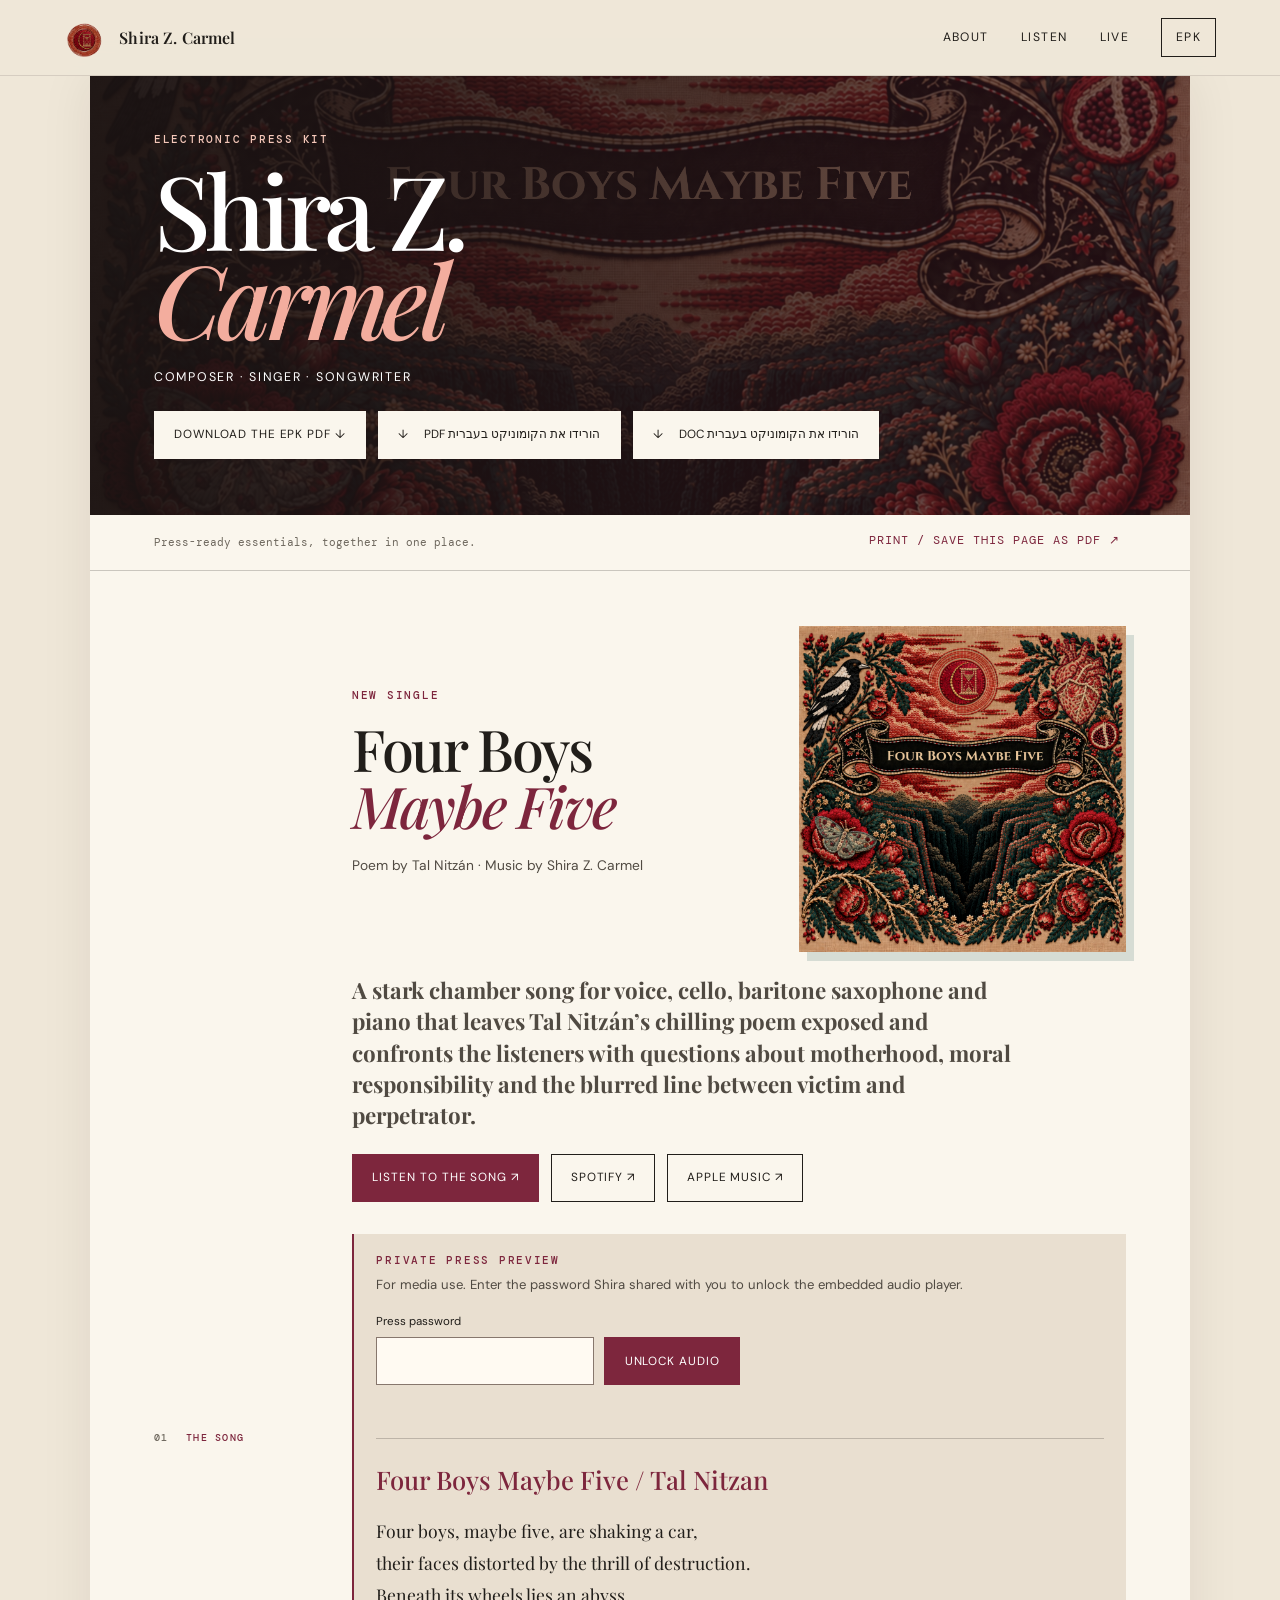
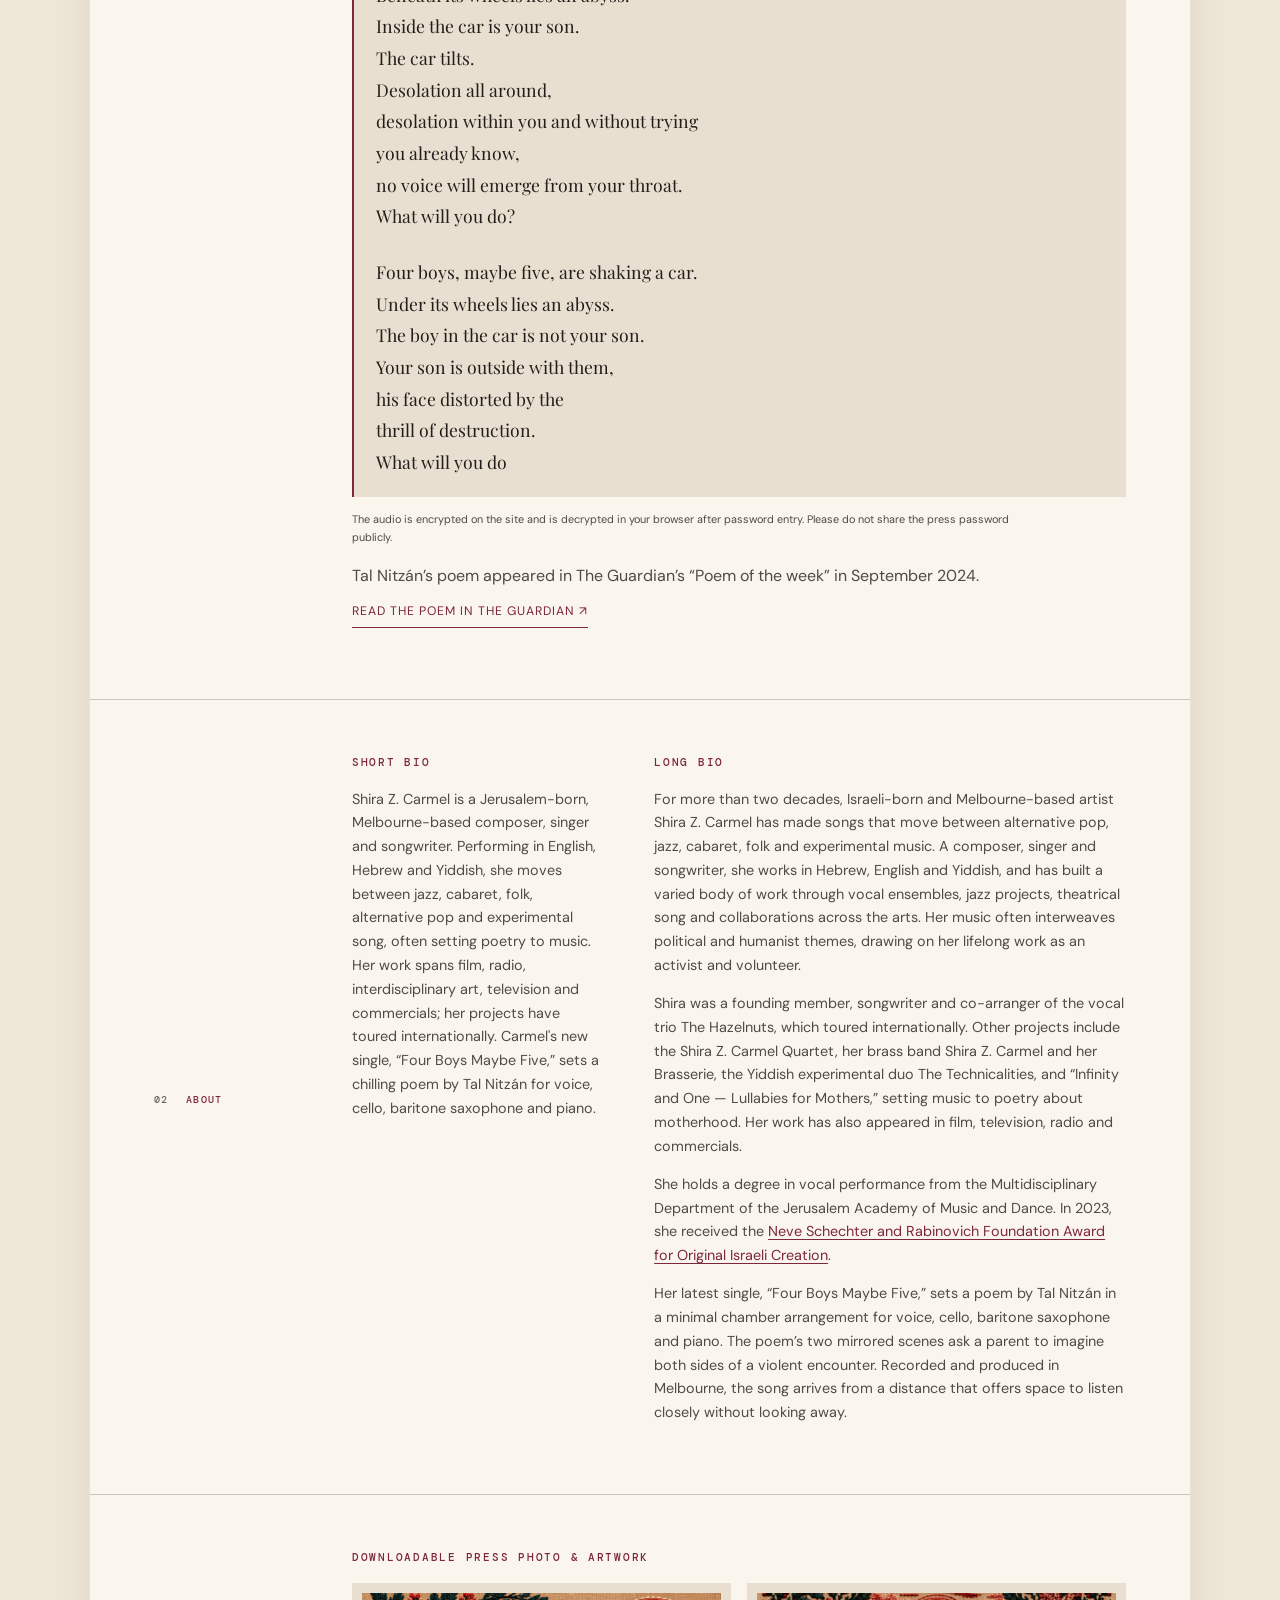
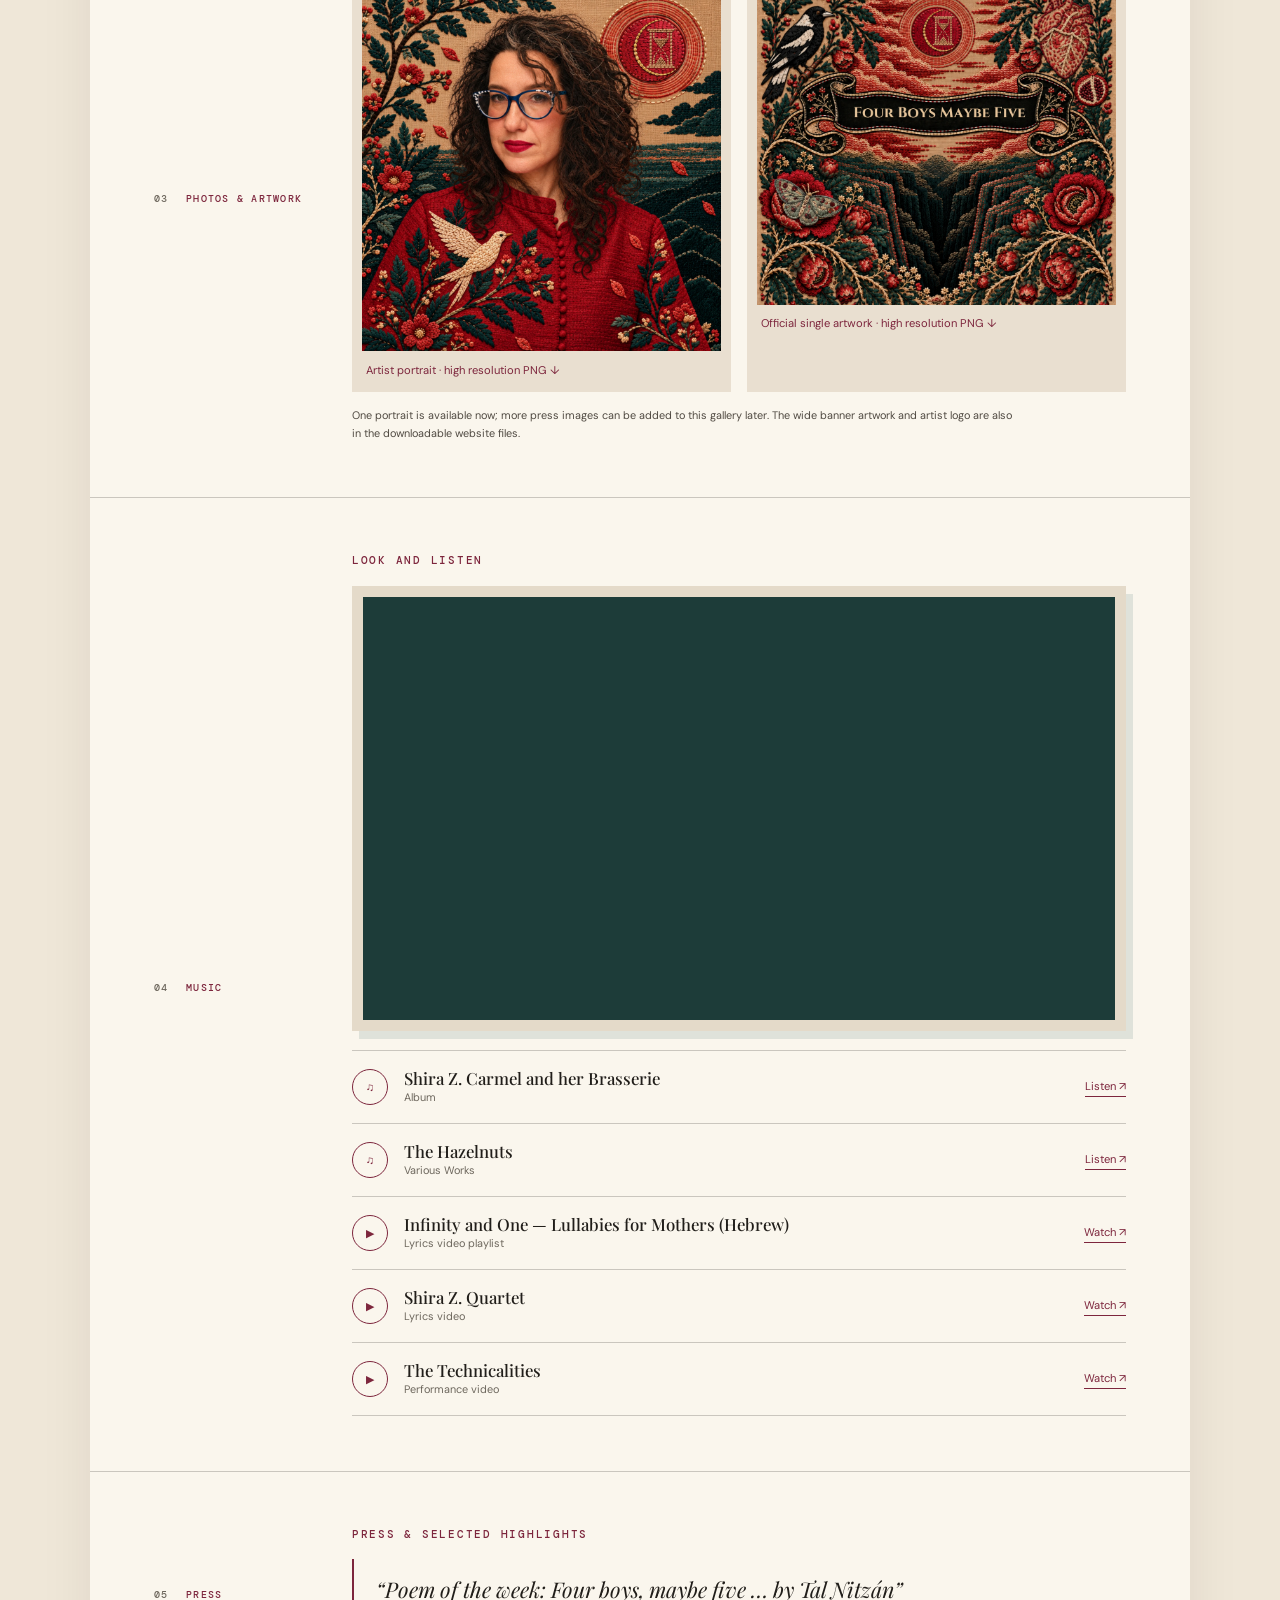
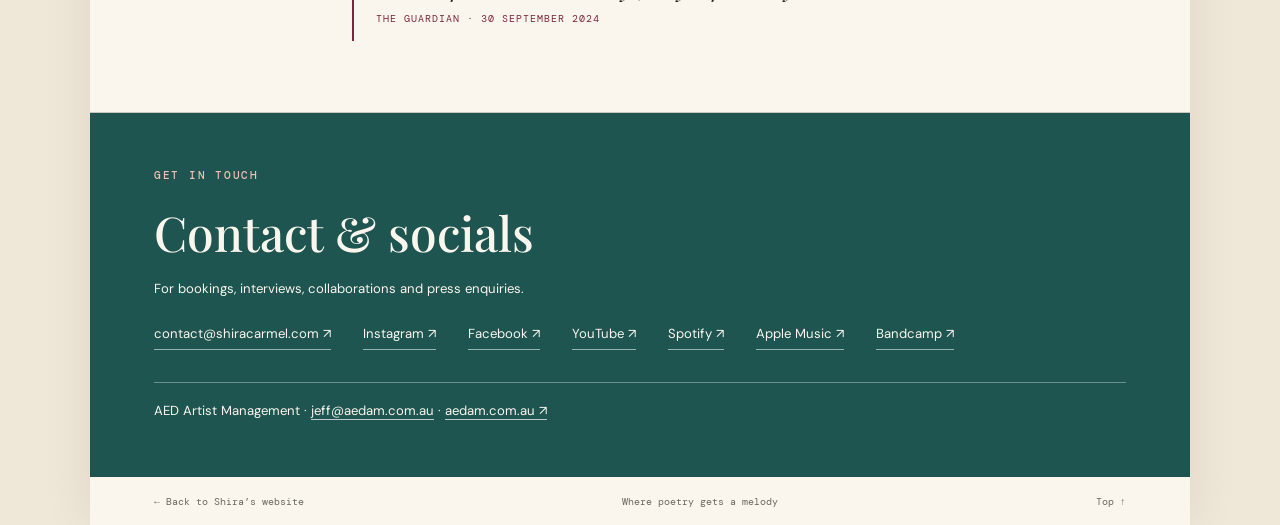
==== epk.html @ 9cb86be1 "Replace pre-save buttons with Listen to the song after release" ====
<!doctype html>
<html lang="en">
<head>
  <meta charset="utf-8"><meta name="viewport" content="width=device-width, initial-scale=1">
  <meta name="description" content="Electronic press kit for Shira Z. Carmel: biography, Four Boys Maybe Five, music, photos, videos and contact.">
  <title>Electronic Press Kit — Shira Z. Carmel</title>
  <link rel="icon" href="assets/artist-mark.webp" type="image/webp"><link rel="stylesheet" href="style.css">
  <style>
    .epk-poem{margin-top:1.8rem;padding-top:1.4rem;border-top:1px solid var(--line)}
    .epk-poem h3{margin:0 0 1.2rem;font:500 clamp(1.2rem,3vw,1.6rem)/1.35 var(--display);color:var(--wine)}
    .epk-poem p{margin:0 0 1.5rem;font:400 clamp(.95rem,2vw,1.1rem)/1.8 var(--display);color:var(--ink);overflow-wrap:break-word}
    .epk-poem p:last-child{margin-bottom:0}
    .epk-cover>div{grid-column:1/-1}
    .epk-cover .epk-download-row{gap:.75rem}
    .epk-download-row [lang="he"]{letter-spacing:normal;text-transform:none}
  </style>
  <meta property="og:type" content="website">
  <meta property="og:url" content="https://shiracarmel.com/epk.html">
  <meta property="og:title" content="Electronic Press Kit - Shira Z. Carmel">
  <meta property="og:description" content="Composer, singer and songwriter">
  <meta name="twitter:card" content="summary">
  <meta property="og:image" content="https://shiracarmel.com/assets/share-logo.jpg">
  <meta property="og:image:type" content="image/jpeg">
  <meta property="og:image:width" content="2048">
  <meta property="og:image:height" content="2032">
  <meta property="og:image:alt" content="Shira Z. Carmel embroidered sun, moon and hourglass logo">
  <meta name="twitter:image" content="https://shiracarmel.com/assets/share-logo.jpg">
  <meta name="twitter:image:alt" content="Shira Z. Carmel embroidered sun, moon and hourglass logo">
</head>
<body class="epk-page">
  <a class="skip-link" href="#main">Skip to content</a>
  <header class="site-header"><a class="brand" href="index.html"><img src="assets/artist-mark.webp" alt=""><span>Shira Z. Carmel</span></a><button class="menu-toggle" aria-expanded="false" aria-controls="primary-nav">Menu</button><nav id="primary-nav" class="primary-nav"><a href="index.html#about">About</a><a href="index.html#music">Listen</a><a href="index.html#live">Live</a><a href="#top" class="nav-epk">EPK</a></nav></header>
  <main id="main" class="epk-main">
    <section class="epk-cover" id="top"><img src="assets/four-boys-cover.png" alt="Four Boys Maybe Five embroidered cover artwork"><div><p class="eyebrow light">Electronic press kit</p><h1>Shira Z.<br><em>Carmel</em></h1><p>Composer · Singer · Songwriter</p><div class="button-row epk-download-row">
  <a class="button button-light" href="assets/epk-shira-z-carmel.pdf" download>Download the EPK PDF ↓</a>
  <a class="button button-light" href="assets/four-boys-maybe-five-press-release-hebrew.pdf" download lang="he" dir="rtl"><span>הורידו את הקומוניקט בעברית <bdi dir="ltr">PDF</bdi></span><span aria-hidden="true">↓</span></a>
  <a class="button button-light" href="assets/four-boys-maybe-five-press-release-hebrew.docx" download lang="he" dir="rtl"><span>הורידו את הקומוניקט בעברית <bdi dir="ltr">DOC</bdi></span><span aria-hidden="true">↓</span></a>
</div></div></section>
    <div class="epk-actions"><span>Press-ready essentials, together in one place.</span><button class="text-link print-button" onclick="window.print()">Print / save this page as PDF ↗︎</button></div>
    <section class="epk-block release-block" id="music-links"><div class="section-label"><span>01</span><span>The song</span></div><div class="section-content">
<div class="release-content"><div><p class="eyebrow">New single</p><h2>Four Boys<br><em>Maybe Five</em></h2><p>Poem by Tal Nitzán · Music by Shira Z. Carmel</p></div><img src="assets/four-boys-cover.png" alt="Official Four Boys Maybe Five cover art"></div>
<p class="epk-lede"><strong>A stark chamber song for voice, cello, baritone saxophone and piano that leaves Tal Nitzán’s chilling poem exposed and confronts the listeners with questions about motherhood, moral responsibility and the blurred line between victim and perpetrator.</strong></p>
<div class="epk-link-row"><a class="button button-dark" href="https://too.fm/fbmf" target="_blank" rel="noreferrer">Listen to the song ↗︎</a><a class="button button-light-ink" href="https://open.spotify.com/artist/2ndGjd3SoSe42MciHjOWFA" target="_blank" rel="noreferrer">Spotify ↗︎</a><a class="button button-light-ink" href="https://music.apple.com/il/artist/shira-z-carmel/1257025430" target="_blank" rel="noreferrer">Apple Music ↗︎</a></div>

<div class="press-preview" id="press-preview"><p class="eyebrow">Private press preview</p><p>For media use. Enter the password Shira shared with you to unlock the embedded audio player.</p><form id="preview-form"><label for="preview-password">Press password</label><div class="preview-controls"><input id="preview-password" type="password" autocomplete="current-password" required><button class="button button-dark" type="submit">Unlock audio</button></div></form><p class="preview-status" id="preview-status" aria-live="polite"></p><audio id="preview-audio" controls preload="none" hidden></audio><article class="epk-poem" aria-labelledby="poem-title">
<h3 id="poem-title">Four Boys Maybe Five / Tal Nitzan</h3>
<p>Four boys, maybe five, are shaking a car,<br>
their faces distorted by the thrill of destruction.<br>
Beneath its wheels lies an abyss.<br>
Inside the car is your son.<br>
The car tilts.<br>
Desolation all around,<br>
desolation within you and without trying<br>
you already know,<br>
no voice will emerge from your throat.<br>
What will you do?</p>
<p>Four boys, maybe five, are shaking a car.<br>
Under its wheels lies an abyss.<br>
The boy in the car is not your son.<br>
Your son is outside with them,<br>
his face distorted by the<br>
thrill of destruction.<br>
What will you do</p>
</article><noscript>Enable JavaScript to unlock the private listening preview.</noscript></div><p class="small-note">The audio is encrypted on the site and is decrypted in your browser after password entry. Please do not share the press password publicly.</p>
<p>Tal Nitzán’s poem appeared in The Guardian’s “Poem of the week” in September 2024. <a class="text-link" href="https://www.theguardian.com/books/2024/sep/30/poem-of-the-week-four-boys-maybe-five-by-tal-nitzan" target="_blank" rel="noreferrer">Read the poem in The Guardian ↗︎</a></p></div></section>
    <section class="epk-block"><div class="section-label"><span>02</span><span>About</span></div><div class="section-content bio-columns"><article><p class="eyebrow">Short bio</p><p>Shira Z. Carmel is a Jerusalem-born, Melbourne-based composer, singer and songwriter. Performing in English, Hebrew and Yiddish, she moves between jazz, cabaret, folk, alternative pop and experimental song, often setting poetry to music. Her work spans film, radio, interdisciplinary art, television and commercials; her projects have toured internationally. Carmel's new single, “Four Boys Maybe Five,” sets a chilling poem by Tal Nitzán for voice, cello, baritone saxophone and piano.</p></article><article><p class="eyebrow">Long bio</p><p>For more than two decades, Israeli-born and Melbourne-based artist Shira Z. Carmel has made songs that move between alternative pop, jazz, cabaret, folk and experimental music. A composer, singer and songwriter, she works in Hebrew, English and Yiddish, and has built a varied body of work through vocal ensembles, jazz projects, theatrical song and collaborations across the arts. Her music often interweaves political and humanist themes, drawing on her lifelong work as an activist and volunteer.</p><p>Shira was a founding member, songwriter and co-arranger of the vocal trio The Hazelnuts, which toured internationally. Other projects include the Shira Z. Carmel Quartet, her brass band Shira Z. Carmel and her Brasserie, the Yiddish experimental duo The Technicalities, and “Infinity and One — Lullabies for Mothers,” setting music to poetry about motherhood. Her work has also appeared in film, television, radio and commercials.</p><p>She holds a degree in vocal performance from the Multidisciplinary Department of the Jerusalem Academy of Music and Dance. In 2023, she received the <a href="https://neve-schechter.org.il/annual-award/" target="_blank" rel="noreferrer" style="color:var(--wine);text-decoration:underline;text-underline-offset:3px">Neve Schechter and Rabinovich Foundation Award for Original Israeli Creation</a>.</p><p>Her latest single, “Four Boys Maybe Five,” sets a poem by Tal Nitzán in a minimal chamber arrangement for voice, cello, baritone saxophone and piano. The poem’s two mirrored scenes ask a parent to imagine both sides of a violent encounter. Recorded and produced in Melbourne, the song arrives from a distance that offers space to listen closely without looking away.</p></article></div></section>
    <section class="epk-block photos-block"><div class="section-label"><span>03</span><span>Photos & artwork</span></div><div class="section-content"><p class="eyebrow">Downloadable press photo & artwork</p><div class="photo-grid"><a href="assets/shira-portrait.png" download><img src="assets/shira-portrait.webp" alt="Portrait of Shira Z. Carmel in an embroidered red jacket"><span>Artist portrait · high resolution PNG ↓</span></a><a href="assets/four-boys-cover.png" download><img src="assets/four-boys-cover.webp" alt="Four Boys Maybe Five square artwork"><span>Official single artwork · high resolution PNG ↓</span></a></div><p class="small-note">One portrait is available now; more press images can be added to this gallery later. The wide banner artwork and artist logo are also in the downloadable website files.</p></div></section>
    <section class="epk-block look-listen"><div class="section-label"><span>04</span><span>Music</span></div><div class="section-content"><p class="eyebrow">Look and Listen</p><div class="epk-feature-video"><iframe src="https://www.youtube-nocookie.com/embed/EkcrpgFOIRI" title="Shira Z. Carmel and her Brasserie — performance" loading="lazy" allow="accelerometer; autoplay; clipboard-write; encrypted-media; gyroscope; picture-in-picture; web-share" referrerpolicy="strict-origin-when-cross-origin" allowfullscreen></iframe></div><div class="video-list"><article><span class="video-icon">♫</span><div><h3>Shira Z. Carmel and her Brasserie</h3><p>Album</p></div><a href="https://open.spotify.com/album/0BGJJ1ToypnI2RwkT32uBR?si=VFLENgw1Se61yC5ItNOE0g" target="_blank" rel="noreferrer">Listen ↗︎</a></article><article><span class="video-icon">♫</span><div><h3>The Hazelnuts</h3><p>Various Works</p></div><a href="https://open.spotify.com/artist/7AThjaxp9J82AtcrKbZ1QG" target="_blank" rel="noreferrer">Listen ↗︎</a></article><article><span class="video-icon">▶︎</span><div><h3>Infinity and One — Lullabies for Mothers <span>(Hebrew)</span></h3><p>Lyrics video playlist</p></div><a href="https://www.youtube.com/playlist?list=PLTuSlYiHg9ANswXjZBzDSNEgvzb28MIU8" target="_blank" rel="noreferrer">Watch ↗︎</a></article><article><span class="video-icon">▶︎</span><div><h3>Shira Z. Quartet</h3><p>Lyrics video</p></div><a href="https://www.youtube.com/watch?v=Q33xsAOCp2o" target="_blank" rel="noreferrer">Watch ↗︎</a></article><article><span class="video-icon">▶︎</span><div><h3>The Technicalities</h3><p>Performance video</p></div><a href="https://www.youtube.com/watch?v=RTHmF65Jvow" target="_blank" rel="noreferrer">Watch ↗︎</a></article></div></div></section>
    <section class="epk-block"><div class="section-label"><span>05</span><span>Press</span></div><div class="section-content press-content"><p class="eyebrow">Press & selected highlights</p><blockquote>“Poem of the week: Four boys, maybe five … by Tal Nitzán”<cite>The Guardian · 30 September 2024</cite></blockquote></div></section>
    <section class="epk-contact"><p class="eyebrow light">Get in touch</p><h2>Contact & socials</h2><p>For bookings, interviews, collaborations and press enquiries.</p><div class="contact-links"><a href="mailto:contact@shiracarmel.com">contact@shiracarmel.com ↗︎</a><a href="https://www.instagram.com/shzec/" target="_blank" rel="noreferrer">Instagram ↗︎</a><a href="https://www.facebook.com/ShZeC/" target="_blank" rel="noreferrer">Facebook ↗︎</a><a href="https://www.youtube.com/user/shzec" target="_blank" rel="noreferrer">YouTube ↗︎</a><a href="https://open.spotify.com/artist/2ndGjd3SoSe42MciHjOWFA" target="_blank" rel="noreferrer">Spotify ↗︎</a><a href="https://music.apple.com/il/artist/shira-z-carmel/1257025430" target="_blank" rel="noreferrer">Apple Music ↗︎</a><a href="https://shiracarmel.bandcamp.com/" target="_blank" rel="noreferrer">Bandcamp ↗︎</a></div><p class="epk-management">AED Artist Management · <a href="mailto:jeff@aedam.com.au">jeff@aedam.com.au</a> · <a href="https://aedam.com.au/" target="_blank" rel="noreferrer">aedam.com.au ↗︎</a></p></section>
    <footer class="epk-footer"><a href="index.html">← Back to Shira’s website</a><span>Where poetry gets a melody</span><a href="#top">Top ↑</a></footer>
  </main><script src="content.js"></script><script src="script.js"></script>
</body>
</html>
---- style.css ----
@import url('https://fonts.googleapis.com/css2?family=DM+Mono:wght@400;500&family=DM+Sans:wght@400;500;600;700&family=Playfair+Display:ital,wght@0,500;0,600;1,500;1,600&family=Roboto+Condensed:wght@400;500;600;700&display=swap');
:root{--paper:#efe7d8;--paper-light:#faf6ed;--ink:#211e1a;--muted:#6d675d;--wine:#7d263d;--wine-dark:#3e1622;--teal:#1e5551;--line:rgba(33,30,26,.22);--display:'Playfair Display',Georgia,serif;--sans:'DM Sans',Arial,sans-serif;--condensed:'Roboto Condensed','Arial Narrow',sans-serif;--mono:'DM Mono',monospace;--max:1180px}
*{box-sizing:border-box}html{scroll-behavior:smooth;scroll-padding-top:82px}body{margin:0;background:var(--paper);color:var(--ink);font:16px/1.65 var(--sans);-webkit-font-smoothing:antialiased}img{display:block;max-width:100%}a{color:inherit;text-decoration:none}button{font:inherit;color:inherit}.skip-link{position:absolute;z-index:50;left:1rem;top:-5rem;padding:.65rem 1rem;background:#fff}.skip-link:focus{top:1rem}.site-header{height:76px;position:sticky;top:0;z-index:20;display:flex;align-items:center;justify-content:space-between;padding:0 max(calc((100vw - var(--max))/2),5vw);background:rgba(239,231,216,.95);backdrop-filter:blur(14px);border-bottom:1px solid rgba(33,30,26,.12)}.brand{display:flex;align-items:center;gap:.7rem;font:600 1rem var(--display);letter-spacing:.01em}.brand img{width:44px;height:44px;object-fit:cover;border-radius:50%;mix-blend-mode:multiply}.primary-nav{display:flex;align-items:center;gap:2rem;font-size:.76rem;letter-spacing:.12em;text-transform:uppercase}.primary-nav a{transition:color .2s}.primary-nav a:hover,.text-link:hover{color:var(--wine)}.primary-nav .nav-epk{border:1px solid var(--ink);padding:.52rem .85rem}.menu-toggle{display:none}.hero{height:min(790px,calc(100svh - 76px));min-height:610px;position:relative;overflow:hidden;background:var(--wine-dark);color:#fff}.hero-art,.hero-shade{position:absolute;inset:0;width:100%;height:100%}.hero-art{object-fit:cover;object-position:center 45%;opacity:.87}.hero-shade{background:linear-gradient(90deg,rgba(22,18,17,.82) 0%,rgba(22,18,17,.46) 42%,rgba(22,18,17,.02) 84%),linear-gradient(0deg,rgba(20,17,16,.48),transparent 28%)}.hero-copy{position:absolute;left:max(calc((100vw - var(--max))/2),9vw);top:50%;transform:translateY(-50%);max-width:620px}.eyebrow{font:500 .68rem var(--mono);letter-spacing:.16em;text-transform:uppercase;color:var(--wine);margin:0 0 1.15rem}.eyebrow.light{color:#f4c7b9}.hero h1,.epk-cover h1{font:500 clamp(4.5rem,10vw,9.5rem)/.87 var(--display);letter-spacing:-.06em;margin:.2rem 0 1.5rem}.hero h1 em,.epk-cover h1 em{color:#f3ad9e}.hero-line{font:1.13rem var(--display);max-width:350px;margin:0 0 2rem}.hero-caption{position:absolute;right:5vw;bottom:2rem;font: .65rem var(--mono);letter-spacing:.16em;text-transform:uppercase}.hero-stitch{position:absolute;inset:15px;border:1px dashed rgba(255,224,210,.42);pointer-events:none}.button{min-height:48px;display:inline-flex;align-items:center;justify-content:center;gap:1rem;padding:.75rem 1.2rem;font-size:.74rem;letter-spacing:.08em;text-transform:uppercase;border:1px solid transparent;transition:.2s}.button:hover{transform:translateY(-2px)}.button-light{background:var(--paper-light);color:var(--ink)}.button-dark{background:var(--wine);color:white}.button-outline{border-color:rgba(255,255,255,.72);color:white}.button-light-ink{border-color:var(--ink)}.paper-wrap{background:var(--paper-light);background-image:radial-gradient(rgba(63,49,36,.08) .5px,transparent .5px);background-size:6px 6px}.section-grid{display:grid;grid-template-columns:190px 1fr;gap:clamp(2rem,6vw,6rem);max-width:var(--max);margin:auto;padding:105px 36px}.section-label{display:flex;align-items:center;gap:1.1rem;padding-top:.3rem;font:500 .65rem var(--mono);letter-spacing:.13em;text-transform:uppercase;color:var(--wine)}.section-label span:first-child{color:var(--muted)}.section-content{max-width:820px}.lede{font:500 clamp(2rem,4vw,3.3rem)/1.15 var(--display);letter-spacing:-.035em;margin:0 0 1.7rem;max-width:760px}.section-content>p:not(.eyebrow){max-width:660px;color:#504a42}.text-link{display:inline-flex;align-items:center;gap:.55rem;margin-top:.75rem;font-size:.77rem;text-transform:uppercase;letter-spacing:.08em;border-bottom:1px solid var(--wine);padding-bottom:.35rem;color:var(--wine)}.featured{border-top:1px solid var(--line)}.feature-card{display:grid;grid-template-columns:minmax(250px,.85fr) 1fr;align-items:center;gap:clamp(2rem,5vw,4rem)}.cover-wrap{position:relative;box-shadow:13px 15px 0 rgba(30,85,81,.14);transform:rotate(-1.3deg)}.cover-wrap img{width:100%;aspect-ratio:1;object-fit:cover}.cover-tag{position:absolute;top:16px;left:0;background:var(--wine);color:white;padding:.45rem .8rem;font: .6rem var(--mono);letter-spacing:.13em;text-transform:uppercase}.feature-copy h2,.section-content h2,.lyrics-heading h2,.closing-copy h2,.epk-block h2{font:500 clamp(2.5rem,5vw,4.4rem)/.98 var(--display);letter-spacing:-.04em;margin:.2rem 0 1.3rem}.feature-copy h2 em,.section-content h2 em,.lyrics-heading h2 em,.closing-copy h2 em,.epk-block h2 em{color:var(--wine);font-weight:500}.listen-placeholder{display:flex;align-items:center;gap:1rem;border-top:1px solid var(--line);border-bottom:1px solid var(--line);padding:1rem 0;margin:1.6rem 0}.play-mark{width:42px;height:42px;display:grid;place-items:center;border:1px solid var(--wine);border-radius:50%;color:var(--wine);font-size:.8rem}.listen-placeholder strong,.listen-placeholder small{display:block}.listen-placeholder strong{font-size:.87rem}.listen-placeholder small{font-size:.7rem;color:var(--muted)}.coming{margin-left:auto;color:var(--muted);font: .58rem var(--mono);letter-spacing:.12em;text-transform:uppercase}.button-row{display:flex;align-items:center;gap:1.1rem;flex-wrap:wrap}.button-row .text-link{margin:0}.lyrics-section{padding:100px max(calc((100vw - var(--max))/2 + 36px),5vw);background:#1d3c39;color:var(--paper-light);display:grid;grid-template-columns:1fr 1.3fr;gap:4rem;align-items:center}.lyrics-heading .eyebrow{color:#efb9a8}.lyrics-heading h2{font-size:clamp(2.5rem,5vw,4.4rem);margin:.1rem 0 1rem}.lyrics-heading h2 em{color:#efb9a8}.lyrics-heading>p:last-child{color:#d5d1c5;font-size:.8rem}.lyric-cards{display:grid;grid-template-columns:repeat(3,1fr);gap:.8rem}.lyric-card{min-height:220px;position:relative;padding:1rem;background:#f0e7d8;color:var(--ink);border:1px dashed rgba(33,30,26,.45);text-align:left;cursor:pointer;transform:rotate(-1deg);transition:transform .3s,background .3s}.lyric-card:nth-child(2){transform:rotate(1.4deg);background:#e5b4a6}.lyric-card:nth-child(3){transform:rotate(-.4deg);background:#d0c5a9}.lyric-card:hover,.lyric-card.is-turned{transform:translateY(-8px) rotate(0)}.lyric-card span,.lyric-card i{font: .57rem var(--mono);letter-spacing:.12em;text-transform:uppercase}.lyric-card strong{display:block;font:500 clamp(1rem,1.5vw,1.35rem)/1.32 var(--display);margin:2.1rem 0}.lyric-card i{font-style:normal;color:var(--wine)}.projects{border-top:1px solid var(--line)}.projects h2{margin:.1rem 0 2rem}.project-list{border-top:1px solid var(--line)}.project-list article{display:grid;grid-template-columns:44px 1fr 25px;align-items:center;gap:1.2rem;padding:1.2rem 0;border-bottom:1px solid var(--line)}.project-list article>span,.project-list article>a{font: .65rem var(--mono);color:var(--wine)}.project-list h3{font:500 1.18rem var(--display);margin:0}.project-list p{font-size:.75rem;color:var(--muted);margin:.1rem 0 0}.watch{border-top:1px solid var(--line)}.watch-content{display:grid;grid-template-columns:1fr .82fr;gap:3rem;align-items:center}.watch-content h2{margin:.2rem 0 1rem}.watch-content>div:first-child>p:not(.eyebrow){max-width:390px}.video-placeholder{background:#e4dac9;padding:1rem;transform:rotate(1deg)}.video-frame{aspect-ratio:16/10;background:linear-gradient(140deg,#381b28,#1a4542);display:flex;align-items:center;justify-content:center;flex-direction:column;color:#f2dfcf;gap:.8rem;border:1px dashed rgba(255,255,255,.5)}.video-frame>span{width:46px;height:46px;border:1px solid currentColor;border-radius:50%;display:grid;place-items:center}.video-frame small{font:.58rem/1.6 var(--mono);letter-spacing:.16em;text-align:center}.video-placeholder p{font-size:.65rem;color:var(--muted);margin:.65rem 0 0}.live{border-top:1px solid var(--line);padding-bottom:120px}.live-box{padding:2rem 2.3rem;border:1px dashed var(--wine);background:#f1e9db}.live-box h2{font-size:clamp(2rem,4vw,3.4rem);margin:.2rem 0 1rem}.live-box>p:not(.eyebrow){margin:.2rem 0;color:var(--muted)}.live-box .text-link{margin-top:1rem}.tour-date{display:flex;align-items:center;gap:1rem;border-top:1px solid var(--line);padding:1rem 0}.tour-date time{color:var(--wine);font: .75rem var(--mono)}.tour-date span{display:grid}.tour-date small{color:var(--muted)}.tour-date>a{margin-left:auto;color:var(--wine)}.closing-band{background:var(--wine-dark);color:var(--paper-light);display:grid;grid-template-columns:1fr .7fr;gap:4rem;padding:90px max(calc((100vw - var(--max))/2 + 36px),5vw)}.closing-copy h2{font-size:clamp(2.7rem,5vw,4.4rem)}.closing-copy h2 em{color:#efb9a8}.closing-copy>p:not(.eyebrow){max-width:400px;color:#e0d5cb}.closing-links{align-self:center;border-top:1px solid rgba(255,255,255,.26)}.closing-links a{display:flex;justify-content:space-between;padding:.9rem 0;border-bottom:1px solid rgba(255,255,255,.26);font:500 1.15rem var(--display)}.closing-links a:hover{color:#efb9a8}.site-footer{background:var(--wine-dark);color:#d6c8bd;display:flex;justify-content:space-between;gap:1rem;padding:1.1rem 5vw;border-top:1px solid rgba(255,255,255,.18);font: .61rem var(--mono);letter-spacing:.06em}.epk-main{max-width:1100px;margin:0 auto;background:var(--paper-light);box-shadow:0 0 50px rgba(35,25,22,.08)}.epk-cover{min-height:400px;position:relative;display:grid;grid-template-columns:1fr 1fr;align-items:center;overflow:hidden;background:var(--wine-dark);color:white}.epk-cover>img{position:absolute;inset:0;width:100%;height:100%;object-fit:cover;opacity:.45}.epk-cover:after{content:'';position:absolute;inset:0;background:linear-gradient(90deg,rgba(25,19,18,.92),rgba(25,19,18,.18))}.epk-cover>div{position:relative;z-index:1;padding:3.5rem 5vw}.epk-cover h1{font-size:clamp(4.2rem,8vw,7.2rem)}.epk-cover>div>p:not(.eyebrow){font-size:.78rem;letter-spacing:.14em;text-transform:uppercase}.epk-cover .button-row{margin-top:1.5rem}.epk-actions{display:flex;justify-content:space-between;align-items:center;padding:1rem 5vw;border-bottom:1px solid var(--line);font:.66rem var(--mono);color:var(--muted)}.print-button{margin:0;background:none;border:0;cursor:pointer}.epk-block{display:grid;grid-template-columns:150px 1fr;gap:3rem;padding:55px 5vw;border-bottom:1px solid var(--line)}.epk-block .section-content{max-width:none}.epk-block .section-label{font-size:.6rem}.epk-block h2{font-size:clamp(2.5rem,4.5vw,3.8rem)}.epk-lede{font:500 1.4rem/1.4 var(--display);max-width:600px}.epk-link-row{display:flex;gap:.7rem;flex-wrap:wrap}.small-note{color:var(--muted);font-size:.68rem;margin:.9rem 0 0}.small-note code{font:inherit;color:var(--wine)}.bio-columns{display:grid;grid-template-columns:.7fr 1.3fr;gap:3rem}.bio-columns article>p:not(.eyebrow){font-size:.9rem;color:#514b43}.release-content{display:grid;grid-template-columns:1.1fr .9fr;gap:3rem;align-items:center}.release-content>img{width:100%;max-width:330px;justify-self:end;box-shadow:8px 9px 0 rgba(30,85,81,.16)}.release-content p:not(.eyebrow){font-size:.86rem;color:#514b43}.release-content .text-link{font-size:inherit;text-transform:none;letter-spacing:0}.epk-link-grid{display:grid;grid-template-columns:repeat(3,1fr);gap:1rem;margin-top:1.6rem}.epk-link-grid article{border:1px dashed var(--line);padding:1rem}.epk-link-grid article>span{font:.6rem var(--mono);color:var(--wine)}.epk-link-grid h3{font:500 1.12rem var(--display);margin:1.2rem 0 .4rem}.epk-link-grid p{font-size:.72rem;color:var(--muted);min-height:2rem}.epk-link-grid a,.video-list article>a{font-size:.7rem;color:var(--wine);border-bottom:1px solid var(--wine)}.photo-grid{display:grid;grid-template-columns:1fr 1fr;gap:1rem}.photo-grid a{background:#e9dfd0;padding:.65rem}.photo-grid img{width:100%;aspect-ratio:1.15;object-fit:cover}.photo-grid a:first-child img{aspect-ratio:1}.photo-grid span{display:block;padding:.6rem .25rem .15rem;font-size:.7rem;color:var(--wine)}.video-list{border-top:1px solid var(--line)}.video-list article{display:flex;align-items:center;gap:1rem;padding:1rem 0;border-bottom:1px solid var(--line)}.video-icon{width:36px;height:36px;display:grid;place-items:center;border:1px solid var(--wine);border-radius:50%;color:var(--wine);font-size:.7rem}.video-list h3{font:500 1.05rem var(--display);margin:0}.video-list p{font-size:.68rem;color:var(--muted);margin:0}.video-list article>a{margin-left:auto}.press-content blockquote{margin:1rem 0;padding:1rem 1.4rem;border-left:2px solid var(--wine);font:italic 1.35rem var(--display)}.press-content cite{display:block;margin-top:.55rem;font: .62rem var(--mono);letter-spacing:.1em;text-transform:uppercase;color:var(--wine)}.press-content>p:not(.eyebrow){max-width:650px;color:var(--muted);font-size:.83rem}.epk-contact{padding:55px 5vw;background:var(--teal);color:var(--paper-light)}.epk-contact .eyebrow{color:#efc0ae}.epk-contact h2{font:500 3rem var(--display);margin:.1rem 0}.epk-contact>p:not(.eyebrow){font-size:.82rem}.contact-links{display:flex;flex-wrap:wrap;gap:1rem 2rem;margin:1.5rem 0}.contact-links a{border-bottom:1px solid rgba(255,255,255,.55);padding-bottom:.25rem;font-size:.82rem}.light-note{color:#d8e0d5}.epk-footer{display:flex;justify-content:space-between;padding:1.1rem 5vw;font:.62rem var(--mono);color:var(--muted)}
@media(max-width:760px){.site-header{height:66px;padding:0 5vw}.brand img{width:38px;height:38px}.menu-toggle{display:block;background:none;border:1px solid var(--ink);padding:.45rem .7rem;font-size:.68rem;letter-spacing:.1em;text-transform:uppercase}.primary-nav{display:none;position:absolute;top:65px;left:0;right:0;background:var(--paper);padding:1.2rem 5vw 1.6rem;flex-direction:column;align-items:flex-start;gap:1rem;border-bottom:1px solid var(--line)}.primary-nav.is-open{display:flex}.hero{min-height:650px;height:calc(90svh - 66px)}.hero-art{object-position:40% center}.hero-shade{background:linear-gradient(90deg,rgba(22,18,17,.76),rgba(22,18,17,.15)),linear-gradient(0deg,rgba(20,17,16,.5),transparent 35%)}.hero-copy{left:8vw;right:8vw}.hero h1{font-size:clamp(4.6rem,19vw,7rem)}.hero-caption{font-size:.55rem}.section-grid{grid-template-columns:1fr;gap:1rem;padding:70px 7vw}.section-label{padding:0}.feature-card,.watch-content,.closing-band{grid-template-columns:1fr}.cover-wrap{max-width:430px;margin:.5rem auto 1rem}.feature-copy h2{font-size:3.7rem}.lyrics-section{grid-template-columns:1fr;padding:70px 7vw;gap:2rem}.lyric-cards{grid-template-columns:1fr;gap:1rem}.lyric-card{min-height:155px;transform:none!important}.lyric-card strong{margin:1.1rem 0}.project-list article{grid-template-columns:30px 1fr 18px;gap:.65rem}.project-list h3{font-size:1.05rem}.watch-content{gap:2rem}.closing-band{padding:70px 7vw;gap:2rem}.site-footer{flex-wrap:wrap;padding:1rem 5vw;font-size:.55rem}.epk-cover{min-height:480px;grid-template-columns:1fr}.epk-cover>img{object-position:62% center}.epk-cover:after{background:linear-gradient(0deg,rgba(25,19,18,.9),rgba(25,19,18,.1))}.epk-cover>div{align-self:end;padding:2rem 7vw}.epk-cover h1{font-size:4.8rem}.epk-actions{padding:.8rem 7vw;align-items:flex-start;gap:.6rem;flex-direction:column}.epk-block{grid-template-columns:1fr;gap:.75rem;padding:42px 7vw}.bio-columns,.release-content{grid-template-columns:1fr;gap:1rem}.release-content>img{justify-self:start;max-width:260px}.epk-link-grid{grid-template-columns:1fr}.epk-link-grid p{min-height:0}.photo-grid{grid-template-columns:1fr}.photo-grid img,.photo-grid a:first-child img{aspect-ratio:1.25}.video-list article{align-items:flex-start}.video-list article>a{align-self:center}.epk-contact{padding:42px 7vw}.epk-footer{padding:1rem 5vw;font-size:.53rem}}
@media print{@page{size:A4;margin:13mm}body{background:#fff!important;color:#201e1b;font-size:9pt}.site-header,.epk-actions,.epk-footer,.skip-link,.print-button,.epk-cover .button-row,.epk-contact .contact-links{display:none!important}.epk-main{max-width:none;box-shadow:none}.epk-cover{min-height:80mm;grid-template-columns:1fr;background:#381b28!important;print-color-adjust:exact;-webkit-print-color-adjust:exact}.epk-cover>img{opacity:.35}.epk-cover>div{padding:10mm 13mm}.epk-cover h1{font-size:44pt;margin:0 0 5mm}.epk-cover .eyebrow{margin-bottom:3mm}.epk-block{grid-template-columns:27mm 1fr;gap:8mm;padding:8mm 3mm;break-inside:avoid}.epk-block h2{font-size:24pt}.epk-block .section-label{font-size:7pt}.epk-block .eyebrow{font-size:6.5pt;margin-bottom:2mm}.epk-lede{font-size:12pt}.listen-placeholder{margin:3mm 0;padding:3mm 0}.bio-columns{gap:8mm}.bio-columns article>p:not(.eyebrow),.release-content p:not(.eyebrow){font-size:8pt;line-height:1.45}.release-content{grid-template-columns:1fr 36mm;gap:7mm}.release-content>img{width:36mm}.epk-link-grid{gap:3mm}.epk-link-grid article{padding:3mm}.epk-link-grid h3{font-size:9pt;margin:2mm 0}.epk-link-grid p,.epk-link-grid a{font-size:7pt}.photo-grid{grid-template-columns:1fr 1fr;gap:3mm}.photo-grid img,.photo-grid a:first-child img{height:45mm;aspect-ratio:auto;object-fit:cover}.photo-grid span{font-size:7pt}.video-list article{padding:3mm 0}.epk-contact{padding:8mm 13mm;background:#1e5551!important;print-color-adjust:exact;-webkit-print-color-adjust:exact}.epk-contact h2{font-size:22pt}.epk-contact>p{margin:2mm 0}.light-note{font-size:7pt}.text-link{color:#7d263d!important}.epk-block:nth-of-type(2){break-after:avoid}}

a[aria-disabled="true"]{opacity:.55;cursor:not-allowed}
.lyric-card-back{display:none}.lyric-card.is-turned .lyric-card-front{display:none}.lyric-card.is-turned .lyric-card-back{display:block}

.video-embeds{background:#e4dac9;padding:1rem;transform:rotate(1deg)}.video-embeds iframe{display:block;width:100%;aspect-ratio:16/9;border:0;background:#1d3c39}.video-embeds>a{display:block;margin-top:.8rem;color:var(--wine);font-size:.72rem}.press-preview{margin-top:2rem;padding:1.2rem 1.4rem;background:#e9dfd0;border-left:2px solid var(--wine)}.press-preview .eyebrow{margin-bottom:.45rem}.press-preview>p:not(.eyebrow){margin:.35rem 0 1rem;font-size:.82rem;color:#504a42}.press-preview label{display:block;margin:.8rem 0 .4rem;font-size:.72rem}.preview-controls{display:flex;gap:.65rem;align-items:center;flex-wrap:wrap}.preview-controls input{min-width:210px;max-width:100%;height:48px;padding:.65rem .8rem;border:1px solid #87776d;background:#fffaf2;font:inherit}.preview-controls button:disabled{opacity:.6;cursor:wait}.preview-status{min-height:1.4em;margin:.6rem 0;font-size:.72rem;color:var(--wine)}.press-preview audio{width:100%;margin-top:.5rem}.press-preview audio[hidden]{display:none}.small-note a{color:var(--wine);text-decoration:underline;text-underline-offset:3px}
@media(max-width:760px){.preview-controls{align-items:stretch;flex-direction:column}.preview-controls input,.preview-controls button{width:100%}}

/* Project gallery, poem card, contact icons and live-date details */
.project-gallery{display:grid;gap:1.1rem}.project-card{position:relative;display:grid;grid-template-columns:32px minmax(130px,180px) minmax(0,1fr);align-items:center;gap:1rem;padding:1rem;background:rgba(239,231,216,.55);border:1px solid var(--line)}.project-number{grid-column:1;grid-row:1;align-self:start;padding-top:.25rem;font:.65rem var(--mono);color:var(--wine)}.project-image{grid-column:2;grid-row:1;display:block;overflow:hidden;background:#e1d6c5;aspect-ratio:1}.project-image img{width:100%;height:100%;object-fit:cover;transition:transform .4s}.project-image:hover img{transform:scale(1.04)}.project-copy{grid-column:3;grid-row:1;padding:.5rem .8rem}.project-copy h3{font:500 clamp(1.15rem,2vw,1.65rem)/1.15 var(--display);margin:0 0 .55rem}.project-copy h3 span{font-size:.7em;color:var(--muted);font-style:italic}.project-copy p{font-size:.78rem;color:var(--muted);margin:0 0 .65rem}.project-link{font-size:.67rem;letter-spacing:.06em;text-transform:uppercase;color:var(--wine);border-bottom:1px solid var(--wine);padding-bottom:.22rem}
.project-card:nth-child(even){grid-template-columns:minmax(0,1fr) minmax(130px,180px) 32px}.project-card:nth-child(even) .project-number{grid-column:3}.project-card:nth-child(even) .project-image{grid-column:2}.project-card:nth-child(even) .project-copy{grid-column:1}
.lyrics-section{grid-template-columns:minmax(0,.8fr) minmax(340px,1fr);gap:clamp(2rem,5vw,5rem)}.lyrics-heading h2{max-width:440px}.lyric-cards{width:100%;max-width:520px;margin:0 auto;perspective:1400px}.lyric-card{container-type:inline-size;display:block;width:100%;aspect-ratio:3/4;min-height:0;padding:0;overflow:hidden;position:relative;border:0;border-radius:2px;background:#211713 url("assets/lyrics-poster.webp") center/100% 100% no-repeat;color:#f7eadb;box-shadow:0 20px 50px rgba(0,0,0,.28);cursor:pointer;transform-style:preserve-3d;transition:transform .7s cubic-bezier(.2,.72,.2,1);text-align:center}.lyric-card:hover{transform:translateY(-4px)}.lyric-card.is-turned{transform:rotateY(180deg)}.lyric-face{position:absolute;inset:27% 15% 27%;display:flex;flex-direction:column;align-items:center;justify-content:center;gap:.55rem;backface-visibility:hidden;-webkit-backface-visibility:hidden}.lyric-face-front{transform:rotateY(0)}.lyric-face-back{transform:rotateY(180deg)}.poem-side-label{display:block;font:500 clamp(8px,1.65cqw,11px)/1.2 var(--mono);letter-spacing:.13em;text-transform:uppercase;color:#e5b0a0}.poem-text{display:block;font:500 clamp(10px,3.05cqw,16px)/1.23 var(--display);white-space:normal;text-wrap:pretty;text-shadow:0 1px 3px rgba(0,0,0,.6)}.card-turn-hint{position:absolute;right:17%;bottom:25%;font:1.05rem var(--mono);color:#e5b0a0}
.social-icon{flex:none;width:19px;height:19px;color:currentColor}.closing-links a{align-items:center;gap:.85rem}.closing-links a span{margin-right:auto}.closing-links a b{font:400 .9rem var(--mono);color:#efb9a8}.tour-date time{white-space:nowrap}.tour-date>span{flex:1}.tour-date small a{color:var(--wine);text-decoration:underline;text-underline-offset:3px}.tour-date small a:hover{color:var(--teal)}
@media(max-width:760px){.project-card,.project-card:nth-child(even){grid-template-columns:108px minmax(0,1fr);gap:.75rem;padding:.8rem}.project-number,.project-card:nth-child(even) .project-number{position:absolute;right:.8rem;top:.7rem;grid-column:auto;grid-row:auto}.project-image,.project-card:nth-child(even) .project-image{grid-column:1;grid-row:1}.project-copy,.project-card:nth-child(even) .project-copy{grid-column:2;grid-row:1;padding:.4rem .2rem}.project-copy h3{font-size:1.08rem;padding-right:1rem}.project-copy p{font-size:.7rem}.lyrics-section{grid-template-columns:1fr}.lyric-cards{max-width:420px}.lyric-face{inset:28% 14% 27%;gap:.35rem}.poem-text{font-size:clamp(10px,3.1cqw,13px)}.poem-side-label{font-size:clamp(8px,1.8cqw,10px)}.card-turn-hint{bottom:24%}.lyric-card.is-turned{transform:rotateY(180deg)!important}.lyric-card:not(.is-turned):hover{transform:none!important}.tour-date{align-items:flex-start;gap:.8rem}.tour-date time{font-size:.67rem}}
@media(max-width:400px){.project-card,.project-card:nth-child(even){grid-template-columns:92px minmax(0,1fr)}.project-copy h3{font-size:1rem}.lyric-face{inset:28.5% 13% 27%;}.poem-text{font-size:10px;line-height:1.18}}

/* About quote and the two illustrated poem cards */
.about-quote{max-width:700px;margin:2.2rem 0 .5rem;padding:1.4rem 1.6rem;border-left:2px solid var(--wine);background:rgba(30,85,81,.055);color:#423932;font:400 clamp(1.02rem,1.35vw,1.18rem)/1.6 var(--condensed)}
.about-quote strong{font-weight:750;letter-spacing:.025em}
.about-quote-source{margin:.4rem 0 1rem!important;font:.62rem var(--mono);letter-spacing:.08em;text-transform:uppercase}
.about-quote-source a{color:var(--wine);border-bottom:1px solid currentColor}
.poem-card-gallery{width:100%;max-width:500px;margin:0 auto;perspective:1500px}
.poem-flip-card{position:relative;display:block;width:100%;aspect-ratio:3/4;padding:0;border:0;background:transparent;color:inherit;text-align:left;cursor:pointer;perspective:1500px}
.poem-flip-card:focus-visible{outline:3px solid #efb9a8;outline-offset:6px}
.poem-flip-inner{position:absolute;inset:0;display:block;transform-style:preserve-3d;transition:transform .75s cubic-bezier(.2,.72,.2,1);box-shadow:0 18px 38px rgba(0,0,0,.28)}
.poem-flip-card.is-flipped .poem-flip-inner{transform:rotateY(180deg)}
.poem-flip-face{position:absolute;inset:0;display:block;overflow:hidden;background:#1d1714;backface-visibility:hidden;-webkit-backface-visibility:hidden}
.poem-flip-face img{width:100%;height:100%;object-fit:cover}
.poem-flip-back{transform:rotateY(180deg)}
.poem-flip-hint{margin:.8rem 0 0;text-align:center;color:#e6c6b7;font:500 .68rem/1.4 var(--mono);letter-spacing:.035em}
.poem-flip-card:hover .poem-flip-inner{box-shadow:0 24px 48px rgba(0,0,0,.35)}
.sr-only{position:absolute!important;width:1px!important;height:1px!important;padding:0!important;margin:-1px!important;overflow:hidden!important;clip:rect(0,0,0,0)!important;white-space:nowrap!important;border:0!important}
@media(max-width:760px){.poem-card-gallery{max-width:500px}.poem-flip-hint{font-size:.62rem}.about-quote{padding:1.1rem 1.2rem}}
@media(prefers-reduced-motion:reduce){.poem-flip-inner{transition:none}}
.epk-feature-video{padding:.7rem;background:#e4dac9;margin:0 0 1.2rem;box-shadow:7px 8px 0 rgba(30,85,81,.12)}
.epk-feature-video iframe{display:block;width:100%;aspect-ratio:16/9;border:0;background:#1d3c39}
.look-listen .video-list{border-top:1px solid var(--line)}
.epk-management{margin:2rem 0 0;padding-top:1.1rem;border-top:1px solid rgba(255,255,255,.35);font-size:.78rem}
.epk-management a{border-bottom:1px solid rgba(255,255,255,.7)}

/* Mailing list signup */
html{scroll-padding-top:90px}
.hero-copy .button-row{display:flex;gap:.85rem;flex-wrap:wrap;align-items:center}
.hero-copy>.button{margin:.15rem .45rem .15rem 0}
.button-outline{background:rgba(30,18,20,.2)}
.closing-band{grid-template-columns:.8fr 1fr;align-items:start}
.closing-details{align-self:center}
.newsletter-signup{margin-top:2rem;padding:1.7rem 1.8rem;background:var(--paper-light);color:var(--ink);border:1px solid rgba(239,231,216,.55);box-shadow:8px 9px 0 rgba(0,0,0,.12);scroll-margin-top:90px}
.newsletter-signup .eyebrow{margin-bottom:.55rem}
.newsletter-signup h3{font:500 clamp(1.45rem,2.5vw,2rem)/1.1 var(--display);margin:.1rem 0 .65rem;color:var(--wine-dark)}
.newsletter-signup>p:not(.eyebrow){margin:.2rem 0 1rem;color:#514b43;font-size:.83rem}
.emailoctopus-form{min-height:58px}
@media(max-width:760px){
  .hero-copy .button{margin:.25rem .4rem .25rem 0}
  .closing-band{grid-template-columns:1fr;gap:2rem}
  .closing-details{width:100%}
  .newsletter-signup{padding:1.25rem}
}

.epk-cover .hebrew-downloads{margin-top:1.1rem;justify-content:flex-end}.epk-cover .hebrew-downloads .button{letter-spacing:normal;text-transform:none}
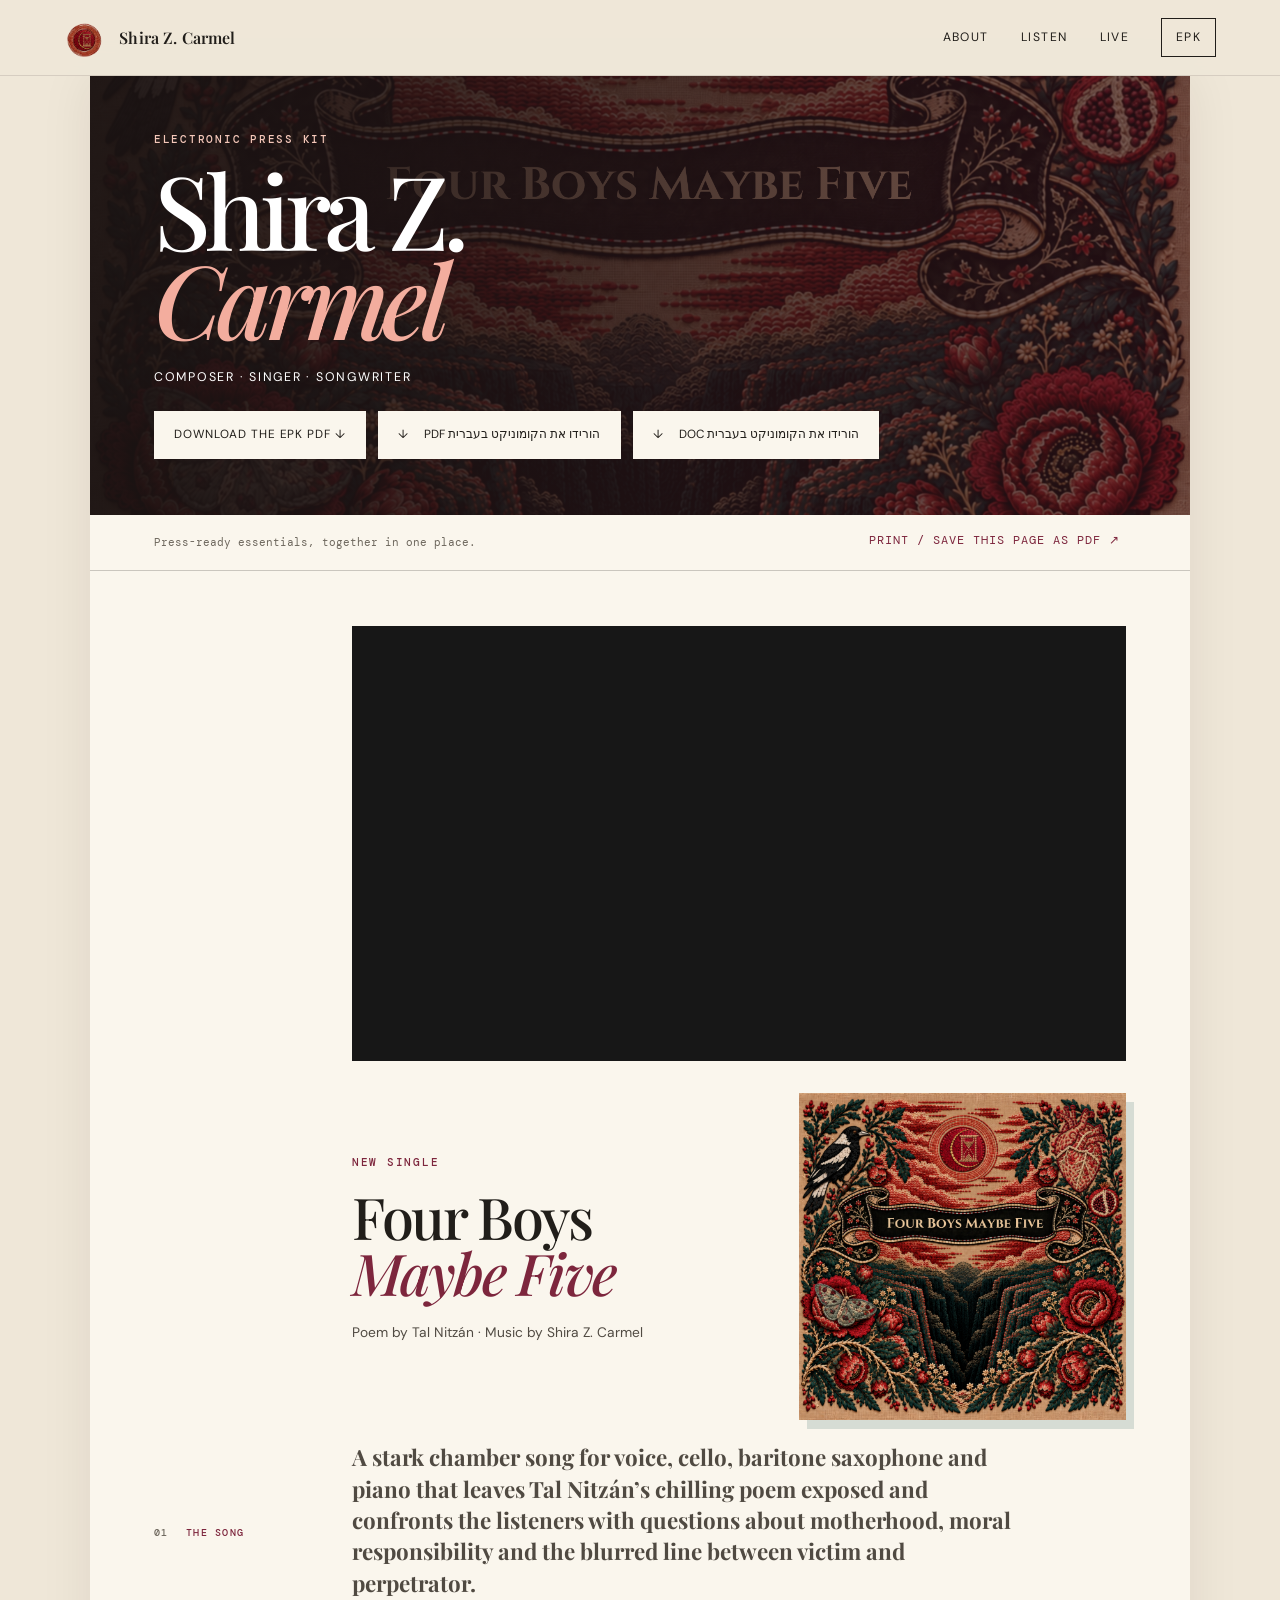
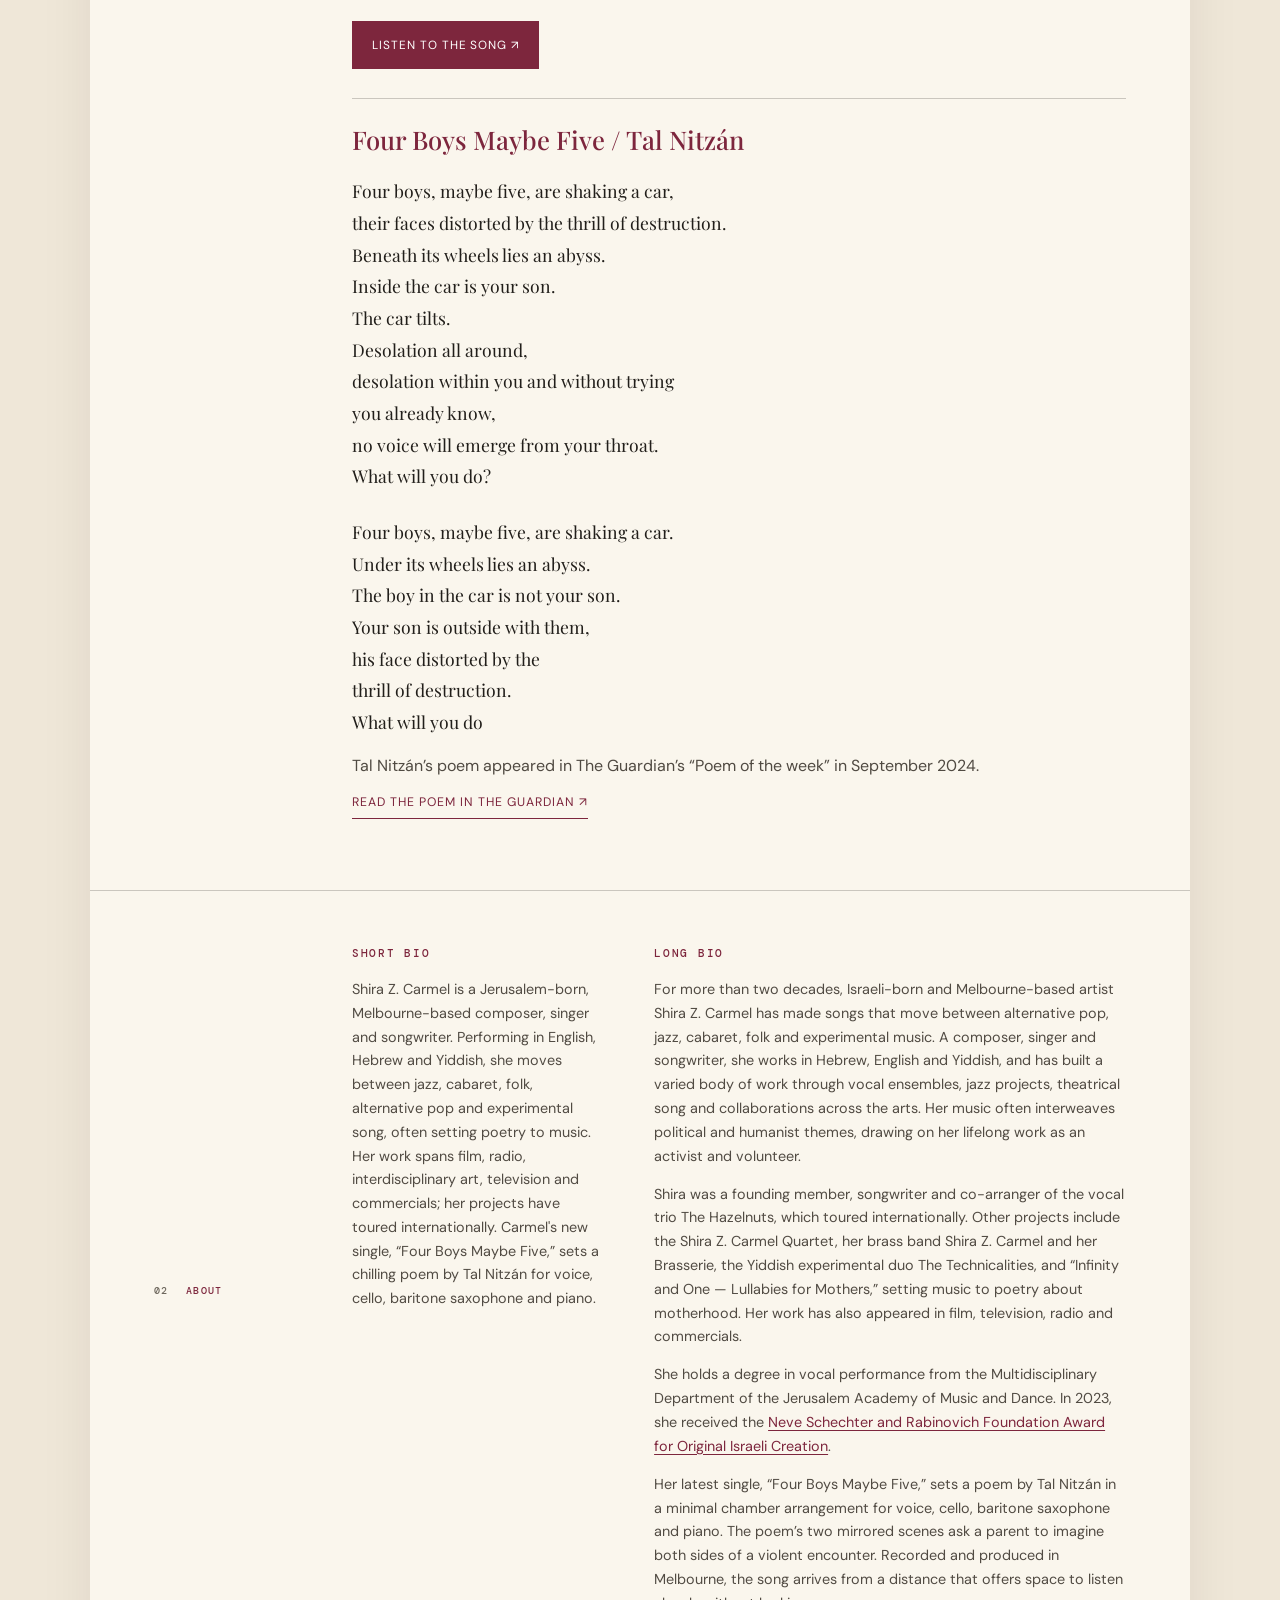
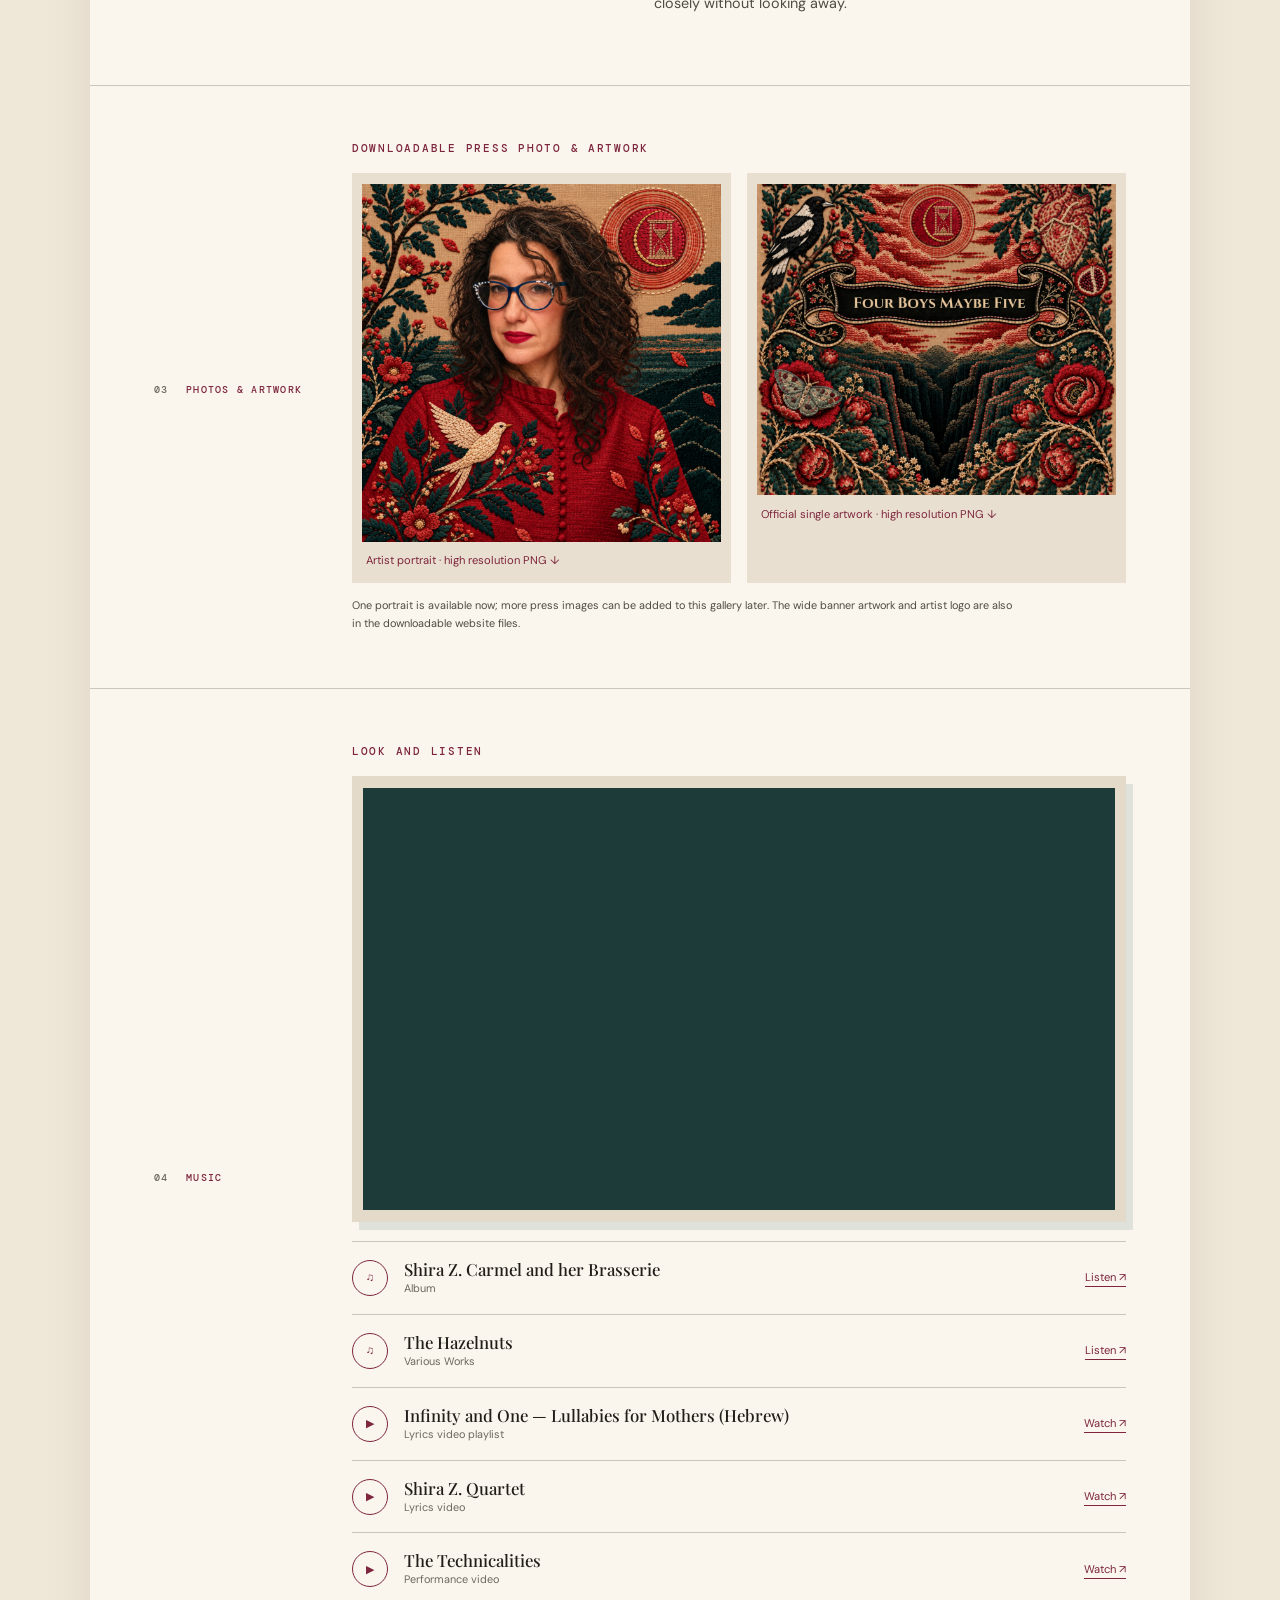
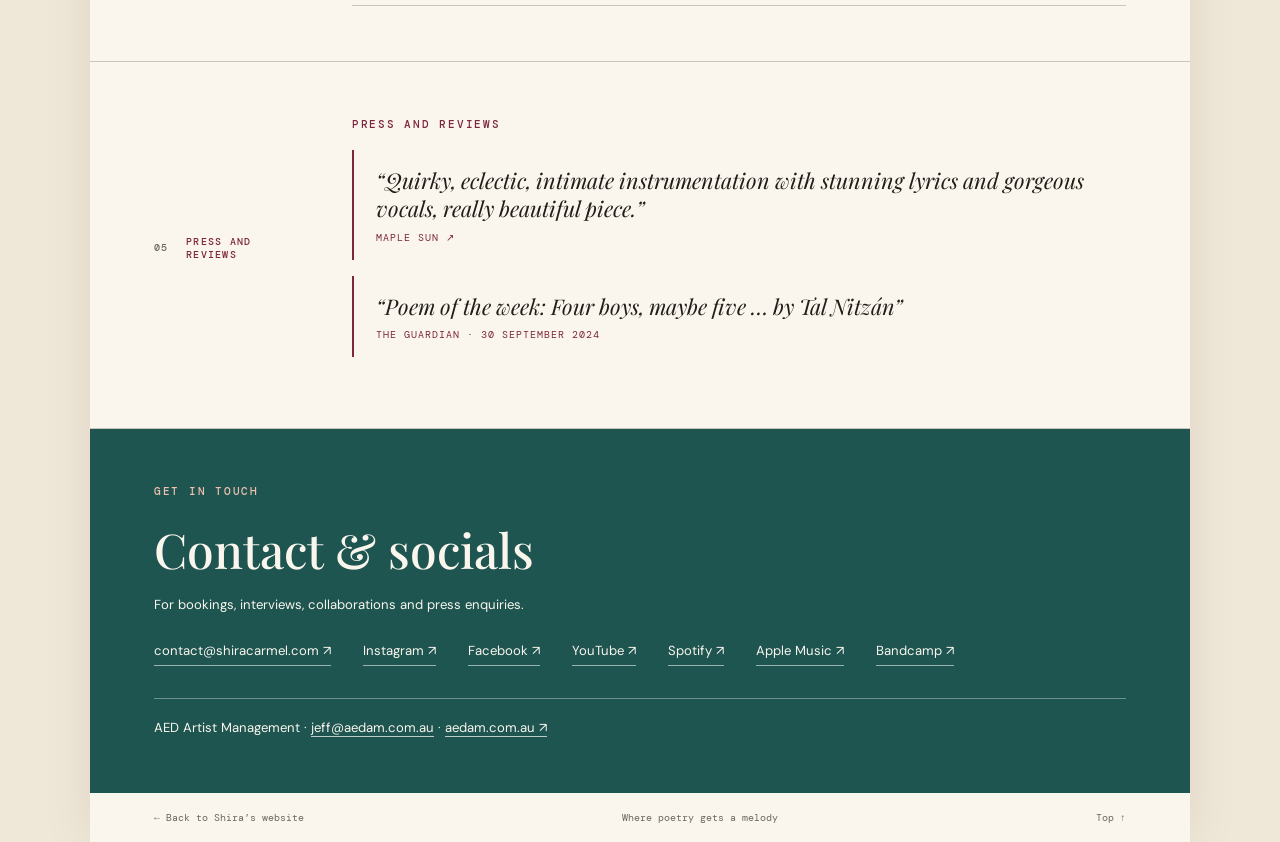
==== commit 251175a6: "Update released-song EPK with video, review, current Hebrew downloads and revised English PDF" ====
--- a/epk.html
+++ b/epk.html
@@ -1,6 +1,14 @@
 <!doctype html>
 <html lang="en">
 <head>
+  <!-- Google tag (gtag.js) -->
+  <script async src="https://www.googletagmanager.com/gtag/js?id=G-NCXNNBHDMT"></script>
+  <script>
+    window.dataLayer = window.dataLayer || [];
+    function gtag(){dataLayer.push(arguments);}
+    gtag('js', new Date());
+    gtag('config', 'G-NCXNNBHDMT');
+  </script>
   <meta charset="utf-8"><meta name="viewport" content="width=device-width, initial-scale=1">
   <meta name="description" content="Electronic press kit for Shira Z. Carmel: biography, Four Boys Maybe Five, music, photos, videos and contact.">
   <title>Electronic Press Kit — Shira Z. Carmel</title>
@@ -32,18 +40,19 @@
   <header class="site-header"><a class="brand" href="index.html"><img src="assets/artist-mark.webp" alt=""><span>Shira Z. Carmel</span></a><button class="menu-toggle" aria-expanded="false" aria-controls="primary-nav">Menu</button><nav id="primary-nav" class="primary-nav"><a href="index.html#about">About</a><a href="index.html#music">Listen</a><a href="index.html#live">Live</a><a href="#top" class="nav-epk">EPK</a></nav></header>
   <main id="main" class="epk-main">
     <section class="epk-cover" id="top"><img src="assets/four-boys-cover.png" alt="Four Boys Maybe Five embroidered cover artwork"><div><p class="eyebrow light">Electronic press kit</p><h1>Shira Z.<br><em>Carmel</em></h1><p>Composer · Singer · Songwriter</p><div class="button-row epk-download-row">
-  <a class="button button-light" href="assets/epk-shira-z-carmel.pdf" download>Download the EPK PDF ↓</a>
-  <a class="button button-light" href="assets/four-boys-maybe-five-press-release-hebrew.pdf" download lang="he" dir="rtl"><span>הורידו את הקומוניקט בעברית <bdi dir="ltr">PDF</bdi></span><span aria-hidden="true">↓</span></a>
-  <a class="button button-light" href="assets/four-boys-maybe-five-press-release-hebrew.docx" download lang="he" dir="rtl"><span>הורידו את הקומוניקט בעברית <bdi dir="ltr">DOC</bdi></span><span aria-hidden="true">↓</span></a>
+  <a class="button button-light" href="assets/epk-shira-z-carmel.pdf?v=20261025" download>Download the EPK PDF ↓</a>
+  <a class="button button-light" href="assets/four-boys-maybe-five-press-release-hebrew.pdf?v=20261025" download lang="he" dir="rtl"><span>הורידו את הקומוניקט בעברית <bdi dir="ltr">PDF</bdi></span><span aria-hidden="true">↓</span></a>
+  <a class="button button-light" href="assets/four-boys-maybe-five-press-release-hebrew.docx?v=20261025" download lang="he" dir="rtl"><span>הורידו את הקומוניקט בעברית <bdi dir="ltr">DOC</bdi></span><span aria-hidden="true">↓</span></a>
 </div></div></section>
     <div class="epk-actions"><span>Press-ready essentials, together in one place.</span><button class="text-link print-button" onclick="window.print()">Print / save this page as PDF ↗︎</button></div>
     <section class="epk-block release-block" id="music-links"><div class="section-label"><span>01</span><span>The song</span></div><div class="section-content">
+<div class="epk-song-video" style="width:100%;aspect-ratio:16/9;margin:0 0 2rem;background:#171717"><iframe src="https://www.youtube-nocookie.com/embed/NtXNhtubljQ" title="Shira Z. Carmel - Four Boys Maybe Five" loading="lazy" style="display:block;width:100%;height:100%;border:0" allow="accelerometer; autoplay; clipboard-write; encrypted-media; gyroscope; picture-in-picture; web-share" referrerpolicy="strict-origin-when-cross-origin" allowfullscreen></iframe></div>
 <div class="release-content"><div><p class="eyebrow">New single</p><h2>Four Boys<br><em>Maybe Five</em></h2><p>Poem by Tal Nitzán · Music by Shira Z. Carmel</p></div><img src="assets/four-boys-cover.png" alt="Official Four Boys Maybe Five cover art"></div>
 <p class="epk-lede"><strong>A stark chamber song for voice, cello, baritone saxophone and piano that leaves Tal Nitzán’s chilling poem exposed and confronts the listeners with questions about motherhood, moral responsibility and the blurred line between victim and perpetrator.</strong></p>
-<div class="epk-link-row"><a class="button button-dark" href="https://too.fm/fbmf" target="_blank" rel="noreferrer">Listen to the song ↗︎</a><a class="button button-light-ink" href="https://open.spotify.com/artist/2ndGjd3SoSe42MciHjOWFA" target="_blank" rel="noreferrer">Spotify ↗︎</a><a class="button button-light-ink" href="https://music.apple.com/il/artist/shira-z-carmel/1257025430" target="_blank" rel="noreferrer">Apple Music ↗︎</a></div>
+<div class="epk-link-row"><a class="button button-dark" href="https://too.fm/fbmf" target="_blank" rel="noreferrer">Listen to the song ↗︎</a></div>
 
-<div class="press-preview" id="press-preview"><p class="eyebrow">Private press preview</p><p>For media use. Enter the password Shira shared with you to unlock the embedded audio player.</p><form id="preview-form"><label for="preview-password">Press password</label><div class="preview-controls"><input id="preview-password" type="password" autocomplete="current-password" required><button class="button button-dark" type="submit">Unlock audio</button></div></form><p class="preview-status" id="preview-status" aria-live="polite"></p><audio id="preview-audio" controls preload="none" hidden></audio><article class="epk-poem" aria-labelledby="poem-title">
-<h3 id="poem-title">Four Boys Maybe Five / Tal Nitzan</h3>
+<article class="epk-poem" aria-labelledby="poem-title">
+<h3 id="poem-title">Four Boys Maybe Five / Tal Nitzán</h3>
 <p>Four boys, maybe five, are shaking a car,<br>
 their faces distorted by the thrill of destruction.<br>
 Beneath its wheels lies an abyss.<br>
@@ -61,12 +70,12 @@
 his face distorted by the<br>
 thrill of destruction.<br>
 What will you do</p>
-</article><noscript>Enable JavaScript to unlock the private listening preview.</noscript></div><p class="small-note">The audio is encrypted on the site and is decrypted in your browser after password entry. Please do not share the press password publicly.</p>
+</article>
 <p>Tal Nitzán’s poem appeared in The Guardian’s “Poem of the week” in September 2024. <a class="text-link" href="https://www.theguardian.com/books/2024/sep/30/poem-of-the-week-four-boys-maybe-five-by-tal-nitzan" target="_blank" rel="noreferrer">Read the poem in The Guardian ↗︎</a></p></div></section>
     <section class="epk-block"><div class="section-label"><span>02</span><span>About</span></div><div class="section-content bio-columns"><article><p class="eyebrow">Short bio</p><p>Shira Z. Carmel is a Jerusalem-born, Melbourne-based composer, singer and songwriter. Performing in English, Hebrew and Yiddish, she moves between jazz, cabaret, folk, alternative pop and experimental song, often setting poetry to music. Her work spans film, radio, interdisciplinary art, television and commercials; her projects have toured internationally. Carmel's new single, “Four Boys Maybe Five,” sets a chilling poem by Tal Nitzán for voice, cello, baritone saxophone and piano.</p></article><article><p class="eyebrow">Long bio</p><p>For more than two decades, Israeli-born and Melbourne-based artist Shira Z. Carmel has made songs that move between alternative pop, jazz, cabaret, folk and experimental music. A composer, singer and songwriter, she works in Hebrew, English and Yiddish, and has built a varied body of work through vocal ensembles, jazz projects, theatrical song and collaborations across the arts. Her music often interweaves political and humanist themes, drawing on her lifelong work as an activist and volunteer.</p><p>Shira was a founding member, songwriter and co-arranger of the vocal trio The Hazelnuts, which toured internationally. Other projects include the Shira Z. Carmel Quartet, her brass band Shira Z. Carmel and her Brasserie, the Yiddish experimental duo The Technicalities, and “Infinity and One — Lullabies for Mothers,” setting music to poetry about motherhood. Her work has also appeared in film, television, radio and commercials.</p><p>She holds a degree in vocal performance from the Multidisciplinary Department of the Jerusalem Academy of Music and Dance. In 2023, she received the <a href="https://neve-schechter.org.il/annual-award/" target="_blank" rel="noreferrer" style="color:var(--wine);text-decoration:underline;text-underline-offset:3px">Neve Schechter and Rabinovich Foundation Award for Original Israeli Creation</a>.</p><p>Her latest single, “Four Boys Maybe Five,” sets a poem by Tal Nitzán in a minimal chamber arrangement for voice, cello, baritone saxophone and piano. The poem’s two mirrored scenes ask a parent to imagine both sides of a violent encounter. Recorded and produced in Melbourne, the song arrives from a distance that offers space to listen closely without looking away.</p></article></div></section>
     <section class="epk-block photos-block"><div class="section-label"><span>03</span><span>Photos & artwork</span></div><div class="section-content"><p class="eyebrow">Downloadable press photo & artwork</p><div class="photo-grid"><a href="assets/shira-portrait.png" download><img src="assets/shira-portrait.webp" alt="Portrait of Shira Z. Carmel in an embroidered red jacket"><span>Artist portrait · high resolution PNG ↓</span></a><a href="assets/four-boys-cover.png" download><img src="assets/four-boys-cover.webp" alt="Four Boys Maybe Five square artwork"><span>Official single artwork · high resolution PNG ↓</span></a></div><p class="small-note">One portrait is available now; more press images can be added to this gallery later. The wide banner artwork and artist logo are also in the downloadable website files.</p></div></section>
     <section class="epk-block look-listen"><div class="section-label"><span>04</span><span>Music</span></div><div class="section-content"><p class="eyebrow">Look and Listen</p><div class="epk-feature-video"><iframe src="https://www.youtube-nocookie.com/embed/EkcrpgFOIRI" title="Shira Z. Carmel and her Brasserie — performance" loading="lazy" allow="accelerometer; autoplay; clipboard-write; encrypted-media; gyroscope; picture-in-picture; web-share" referrerpolicy="strict-origin-when-cross-origin" allowfullscreen></iframe></div><div class="video-list"><article><span class="video-icon">♫</span><div><h3>Shira Z. Carmel and her Brasserie</h3><p>Album</p></div><a href="https://open.spotify.com/album/0BGJJ1ToypnI2RwkT32uBR?si=VFLENgw1Se61yC5ItNOE0g" target="_blank" rel="noreferrer">Listen ↗︎</a></article><article><span class="video-icon">♫</span><div><h3>The Hazelnuts</h3><p>Various Works</p></div><a href="https://open.spotify.com/artist/7AThjaxp9J82AtcrKbZ1QG" target="_blank" rel="noreferrer">Listen ↗︎</a></article><article><span class="video-icon">▶︎</span><div><h3>Infinity and One — Lullabies for Mothers <span>(Hebrew)</span></h3><p>Lyrics video playlist</p></div><a href="https://www.youtube.com/playlist?list=PLTuSlYiHg9ANswXjZBzDSNEgvzb28MIU8" target="_blank" rel="noreferrer">Watch ↗︎</a></article><article><span class="video-icon">▶︎</span><div><h3>Shira Z. Quartet</h3><p>Lyrics video</p></div><a href="https://www.youtube.com/watch?v=Q33xsAOCp2o" target="_blank" rel="noreferrer">Watch ↗︎</a></article><article><span class="video-icon">▶︎</span><div><h3>The Technicalities</h3><p>Performance video</p></div><a href="https://www.youtube.com/watch?v=RTHmF65Jvow" target="_blank" rel="noreferrer">Watch ↗︎</a></article></div></div></section>
-    <section class="epk-block"><div class="section-label"><span>05</span><span>Press</span></div><div class="section-content press-content"><p class="eyebrow">Press & selected highlights</p><blockquote>“Poem of the week: Four boys, maybe five … by Tal Nitzán”<cite>The Guardian · 30 September 2024</cite></blockquote></div></section>
+    <section class="epk-block"><div class="section-label"><span>05</span><span>Press and Reviews</span></div><div class="section-content press-content"><p class="eyebrow">Press and Reviews</p><blockquote>“Quirky, eclectic, intimate instrumentation with stunning lyrics and gorgeous vocals, really beautiful piece.”<cite><a href="https://open.spotify.com/playlist/3bVXRlmJwodivKCeZknShE" target="_blank" rel="noreferrer">Maple Sun ↗︎</a></cite></blockquote><blockquote>“Poem of the week: Four boys, maybe five … by Tal Nitzán”<cite>The Guardian · 30 September 2024</cite></blockquote></div></section>
     <section class="epk-contact"><p class="eyebrow light">Get in touch</p><h2>Contact & socials</h2><p>For bookings, interviews, collaborations and press enquiries.</p><div class="contact-links"><a href="mailto:contact@shiracarmel.com">contact@shiracarmel.com ↗︎</a><a href="https://www.instagram.com/shzec/" target="_blank" rel="noreferrer">Instagram ↗︎</a><a href="https://www.facebook.com/ShZeC/" target="_blank" rel="noreferrer">Facebook ↗︎</a><a href="https://www.youtube.com/user/shzec" target="_blank" rel="noreferrer">YouTube ↗︎</a><a href="https://open.spotify.com/artist/2ndGjd3SoSe42MciHjOWFA" target="_blank" rel="noreferrer">Spotify ↗︎</a><a href="https://music.apple.com/il/artist/shira-z-carmel/1257025430" target="_blank" rel="noreferrer">Apple Music ↗︎</a><a href="https://shiracarmel.bandcamp.com/" target="_blank" rel="noreferrer">Bandcamp ↗︎</a></div><p class="epk-management">AED Artist Management · <a href="mailto:jeff@aedam.com.au">jeff@aedam.com.au</a> · <a href="https://aedam.com.au/" target="_blank" rel="noreferrer">aedam.com.au ↗︎</a></p></section>
     <footer class="epk-footer"><a href="index.html">← Back to Shira’s website</a><span>Where poetry gets a melody</span><a href="#top">Top ↑</a></footer>
   </main><script src="content.js"></script><script src="script.js"></script>
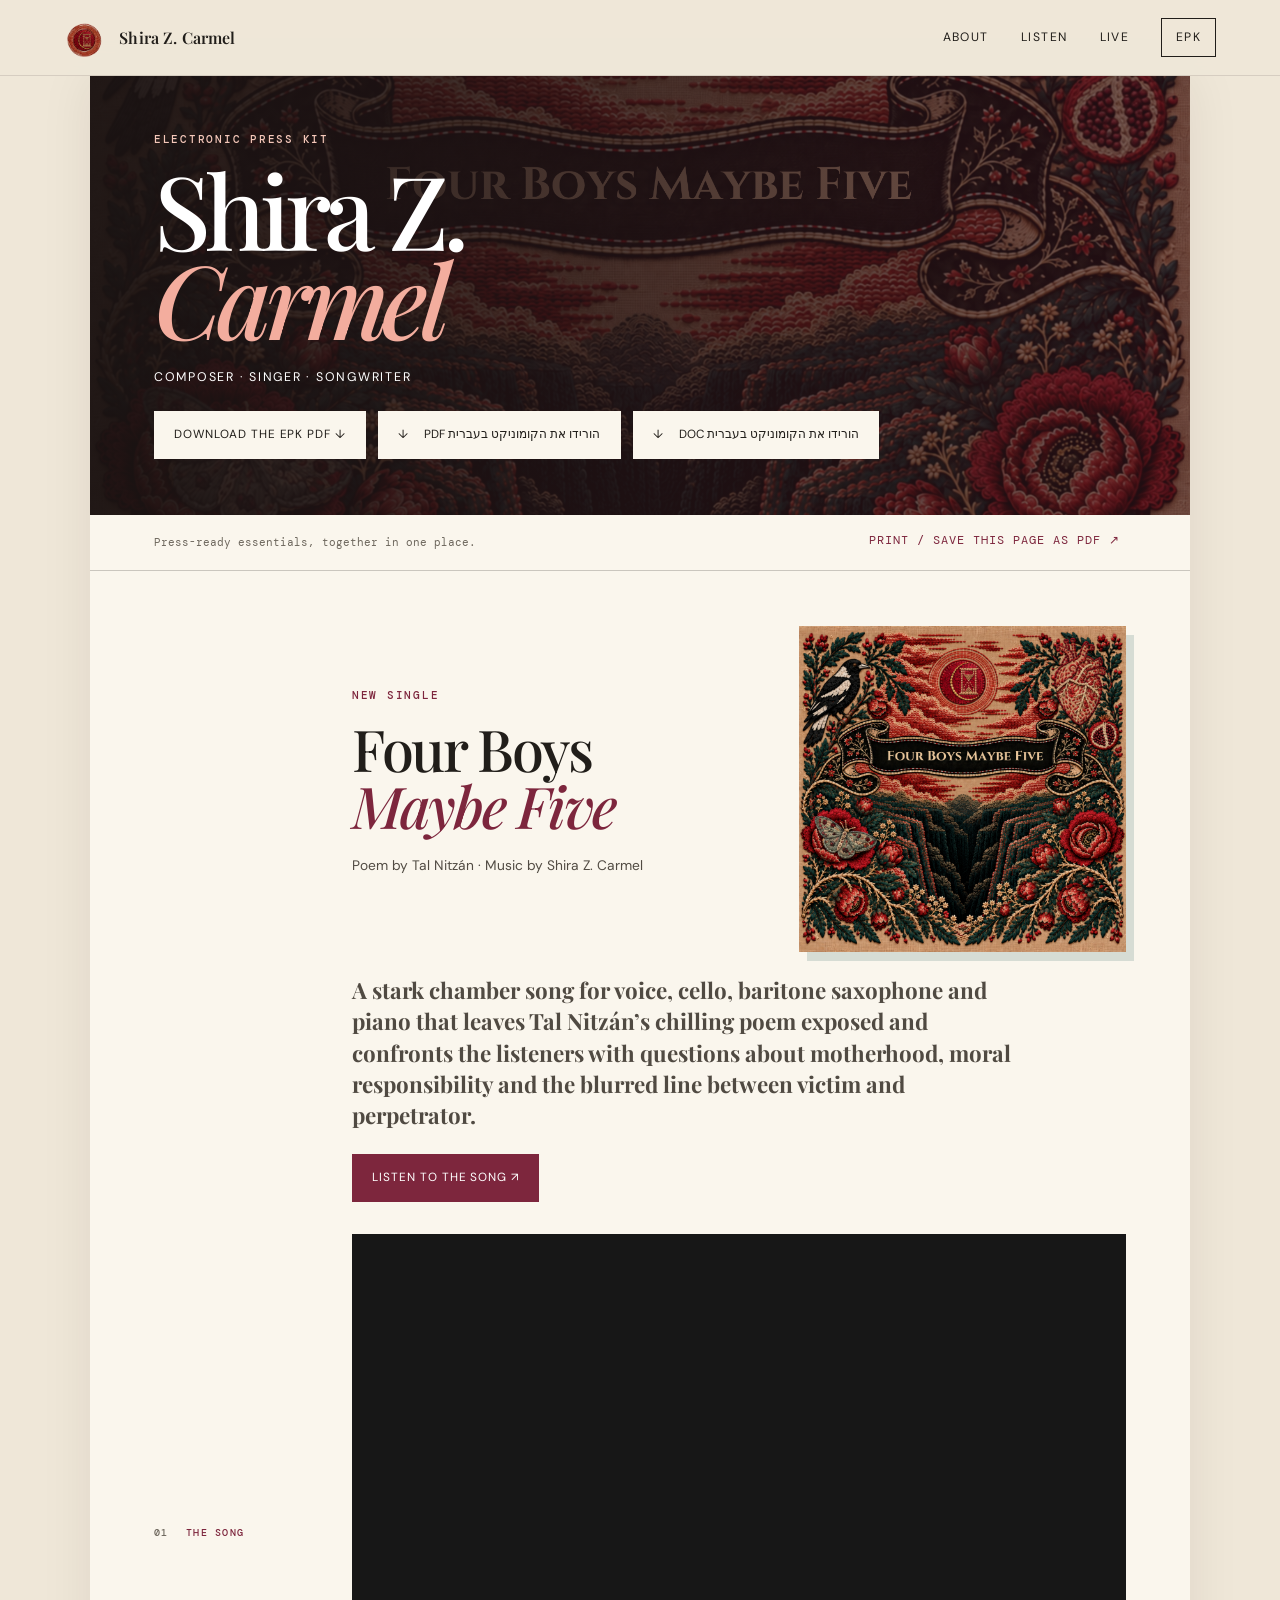
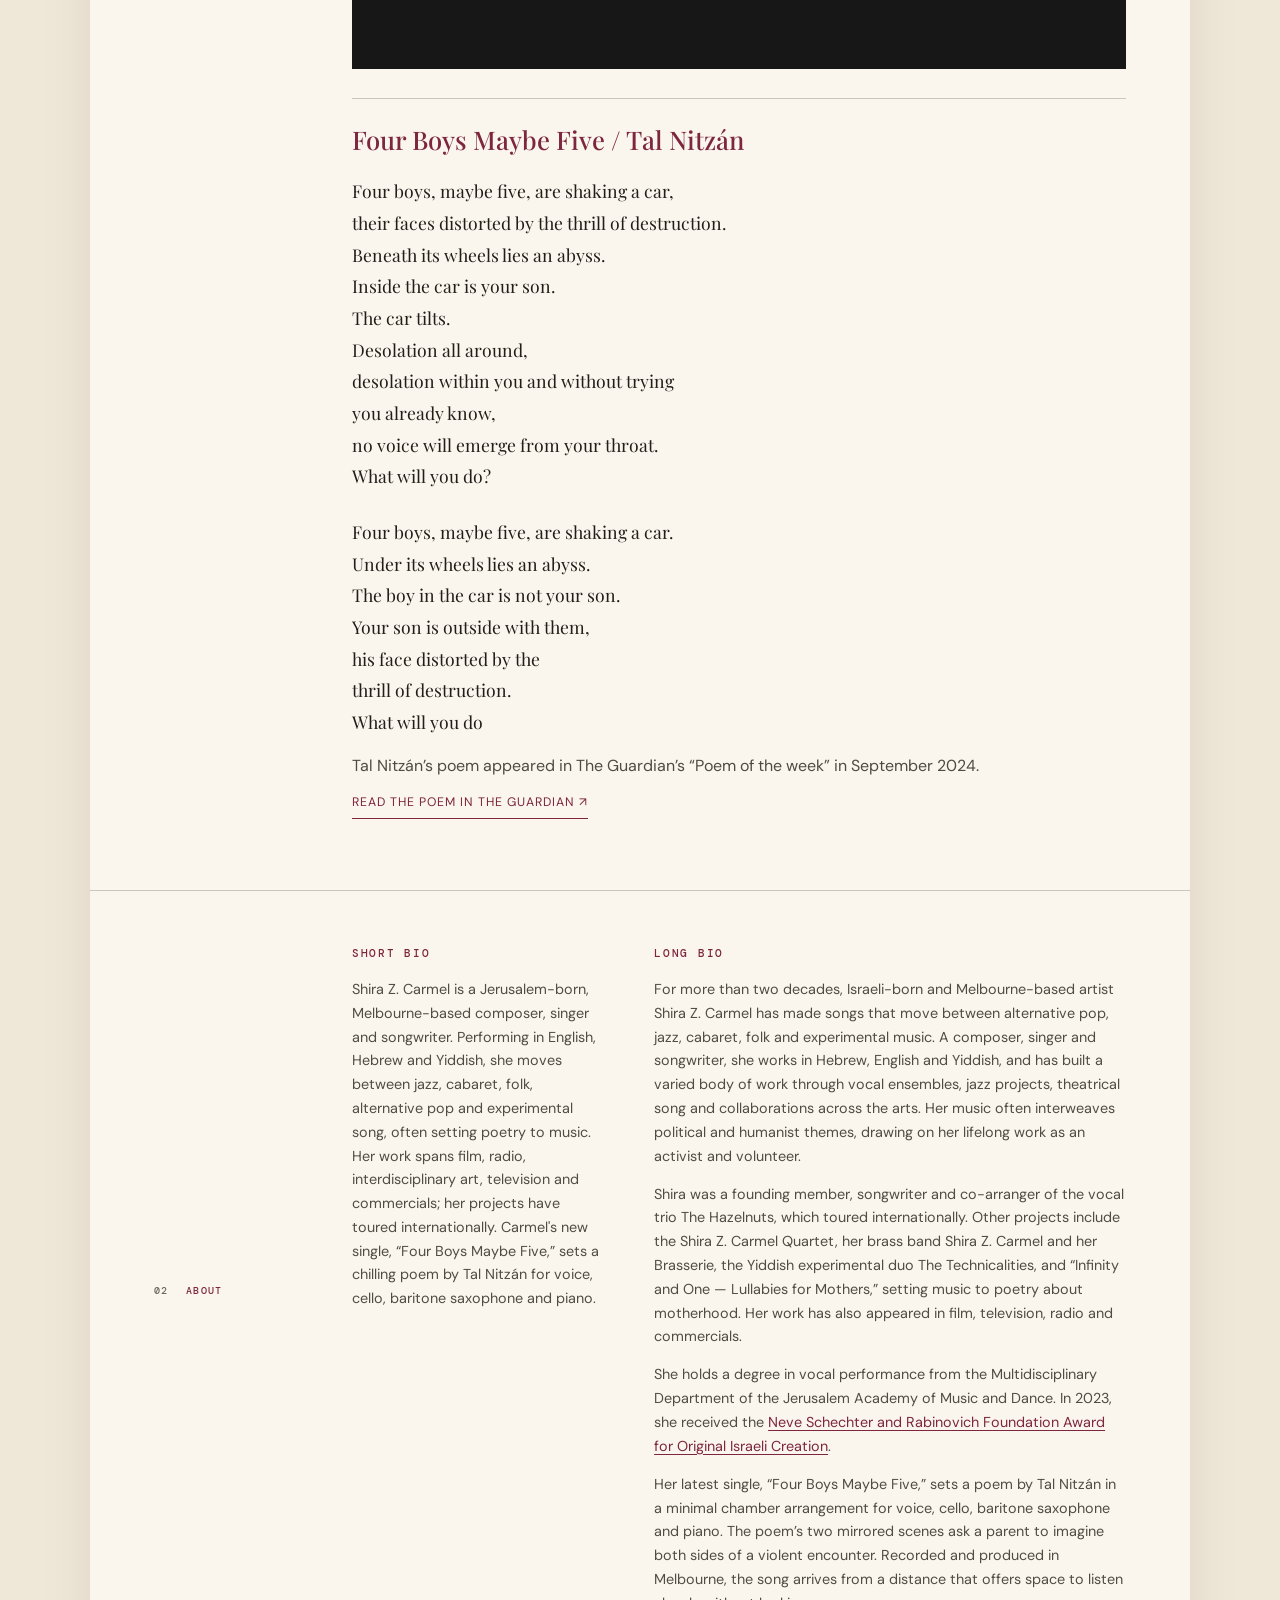
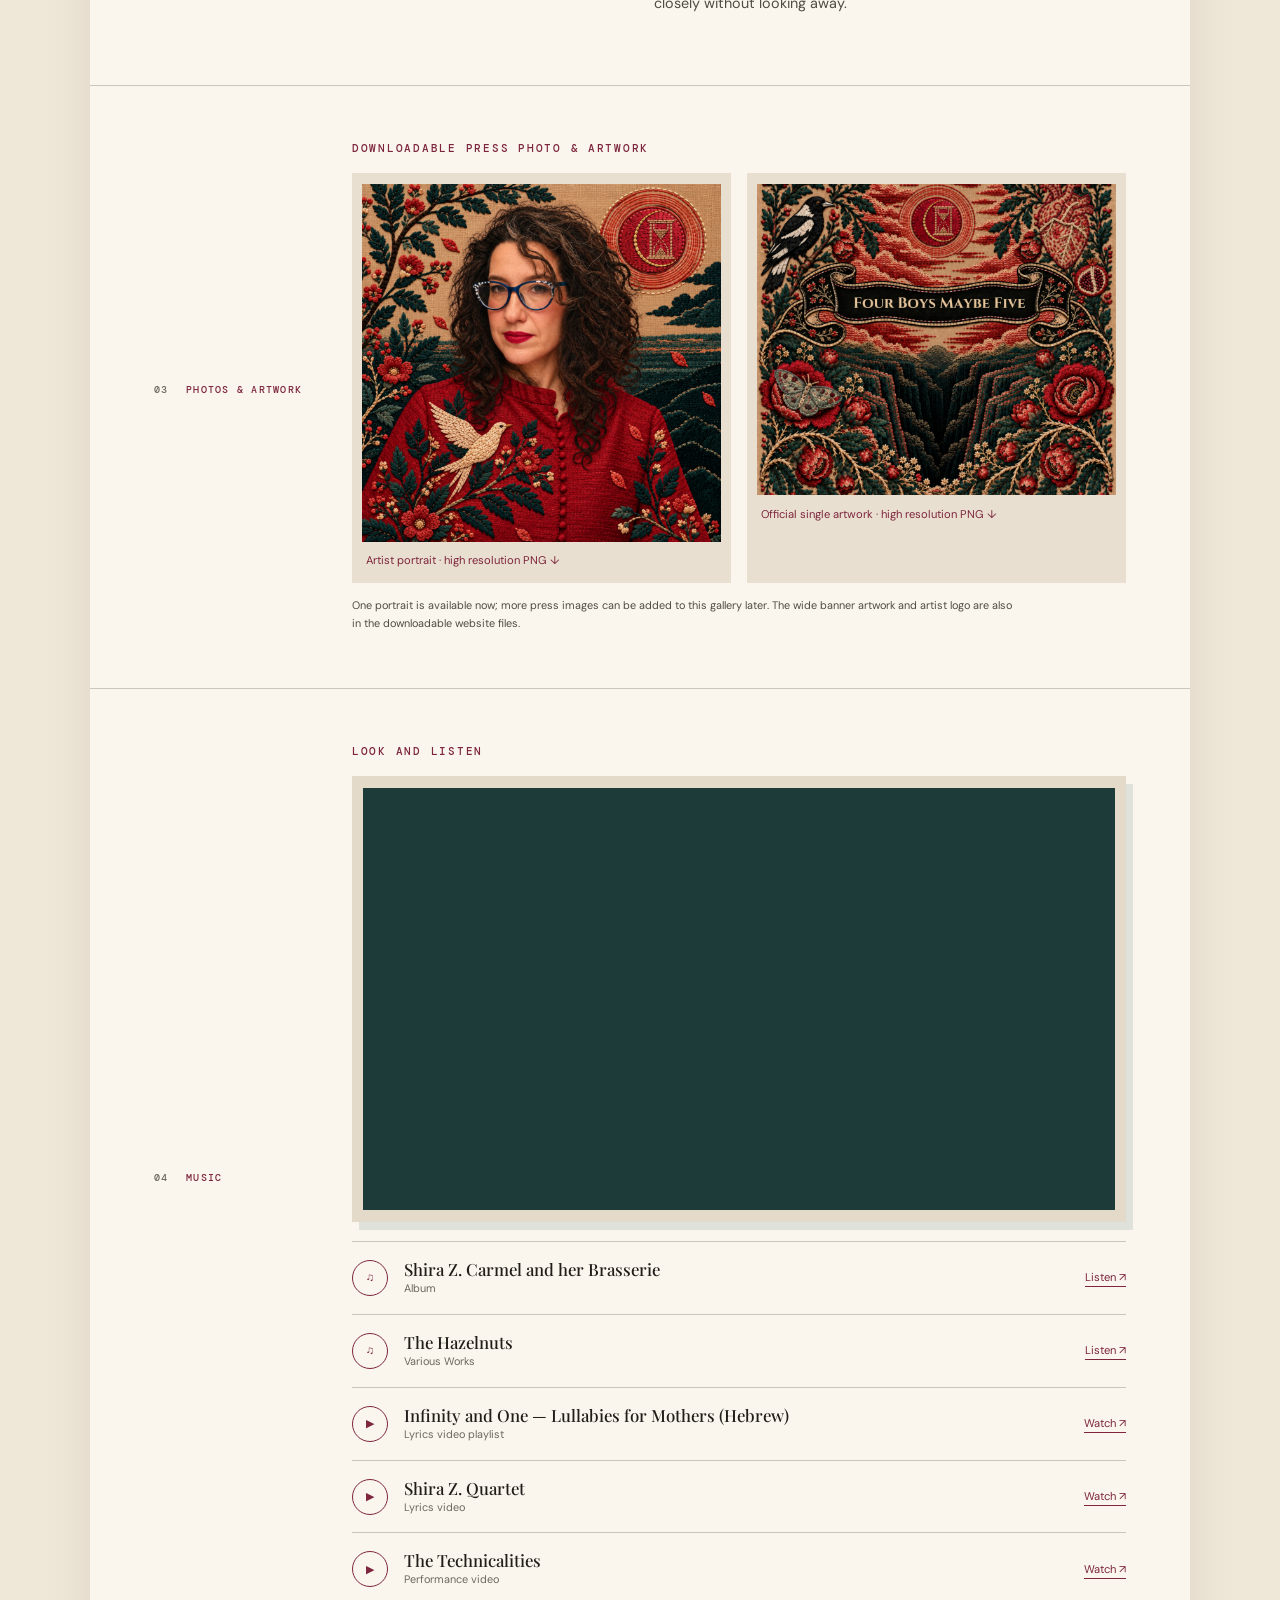
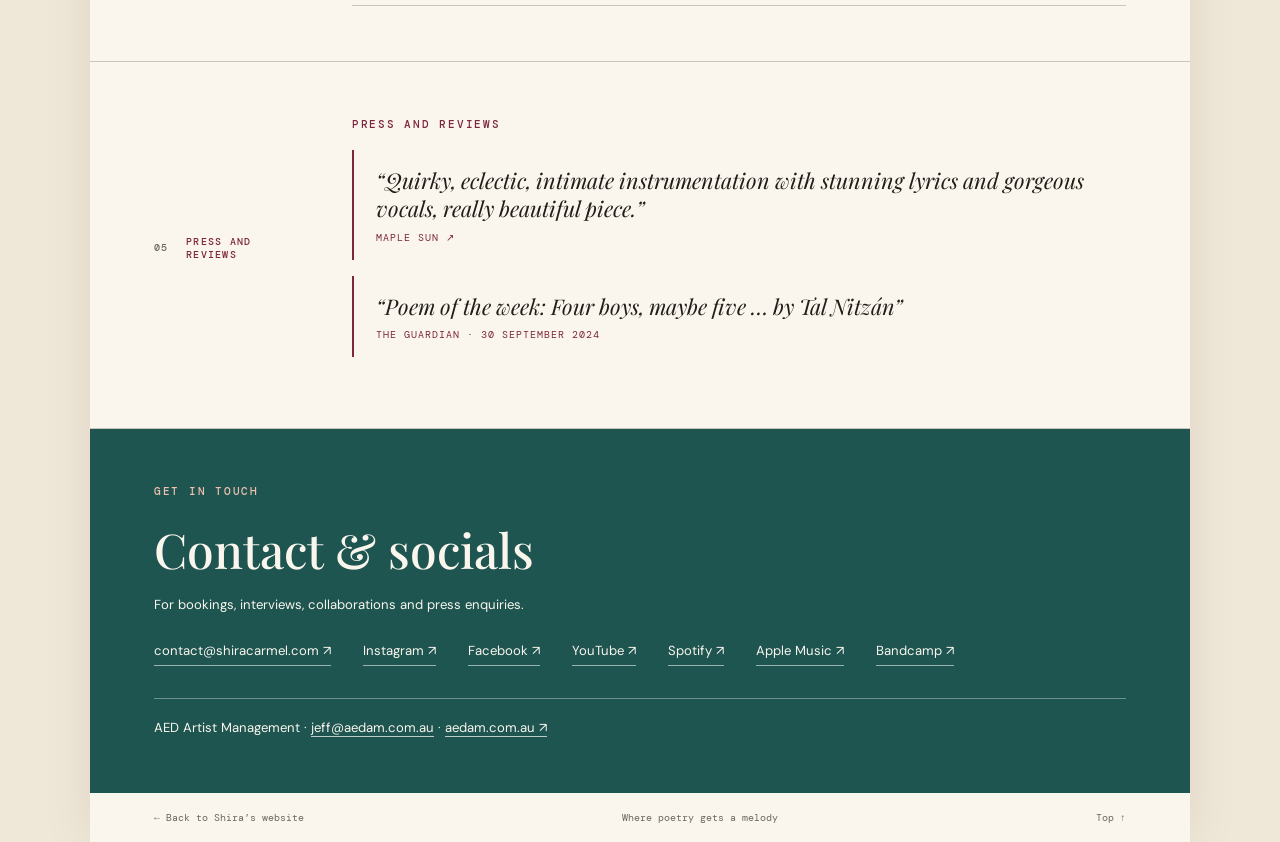
==== commit eecaf0f3: "Move EPK song video below description and above poem" ====
--- a/epk.html
+++ b/epk.html
@@ -46,11 +46,11 @@
 </div></div></section>
     <div class="epk-actions"><span>Press-ready essentials, together in one place.</span><button class="text-link print-button" onclick="window.print()">Print / save this page as PDF ↗︎</button></div>
     <section class="epk-block release-block" id="music-links"><div class="section-label"><span>01</span><span>The song</span></div><div class="section-content">
-<div class="epk-song-video" style="width:100%;aspect-ratio:16/9;margin:0 0 2rem;background:#171717"><iframe src="https://www.youtube-nocookie.com/embed/NtXNhtubljQ" title="Shira Z. Carmel - Four Boys Maybe Five" loading="lazy" style="display:block;width:100%;height:100%;border:0" allow="accelerometer; autoplay; clipboard-write; encrypted-media; gyroscope; picture-in-picture; web-share" referrerpolicy="strict-origin-when-cross-origin" allowfullscreen></iframe></div>
 <div class="release-content"><div><p class="eyebrow">New single</p><h2>Four Boys<br><em>Maybe Five</em></h2><p>Poem by Tal Nitzán · Music by Shira Z. Carmel</p></div><img src="assets/four-boys-cover.png" alt="Official Four Boys Maybe Five cover art"></div>
 <p class="epk-lede"><strong>A stark chamber song for voice, cello, baritone saxophone and piano that leaves Tal Nitzán’s chilling poem exposed and confronts the listeners with questions about motherhood, moral responsibility and the blurred line between victim and perpetrator.</strong></p>
 <div class="epk-link-row"><a class="button button-dark" href="https://too.fm/fbmf" target="_blank" rel="noreferrer">Listen to the song ↗︎</a></div>
 
+<div class="epk-song-video" style="width:100%;aspect-ratio:16/9;margin:2rem 0 0;background:#171717"><iframe src="https://www.youtube-nocookie.com/embed/NtXNhtubljQ" title="Shira Z. Carmel - Four Boys Maybe Five" loading="lazy" style="display:block;width:100%;height:100%;border:0" allow="accelerometer; autoplay; clipboard-write; encrypted-media; gyroscope; picture-in-picture; web-share" referrerpolicy="strict-origin-when-cross-origin" allowfullscreen></iframe></div>
 <article class="epk-poem" aria-labelledby="poem-title">
 <h3 id="poem-title">Four Boys Maybe Five / Tal Nitzán</h3>
 <p>Four boys, maybe five, are shaking a car,<br>
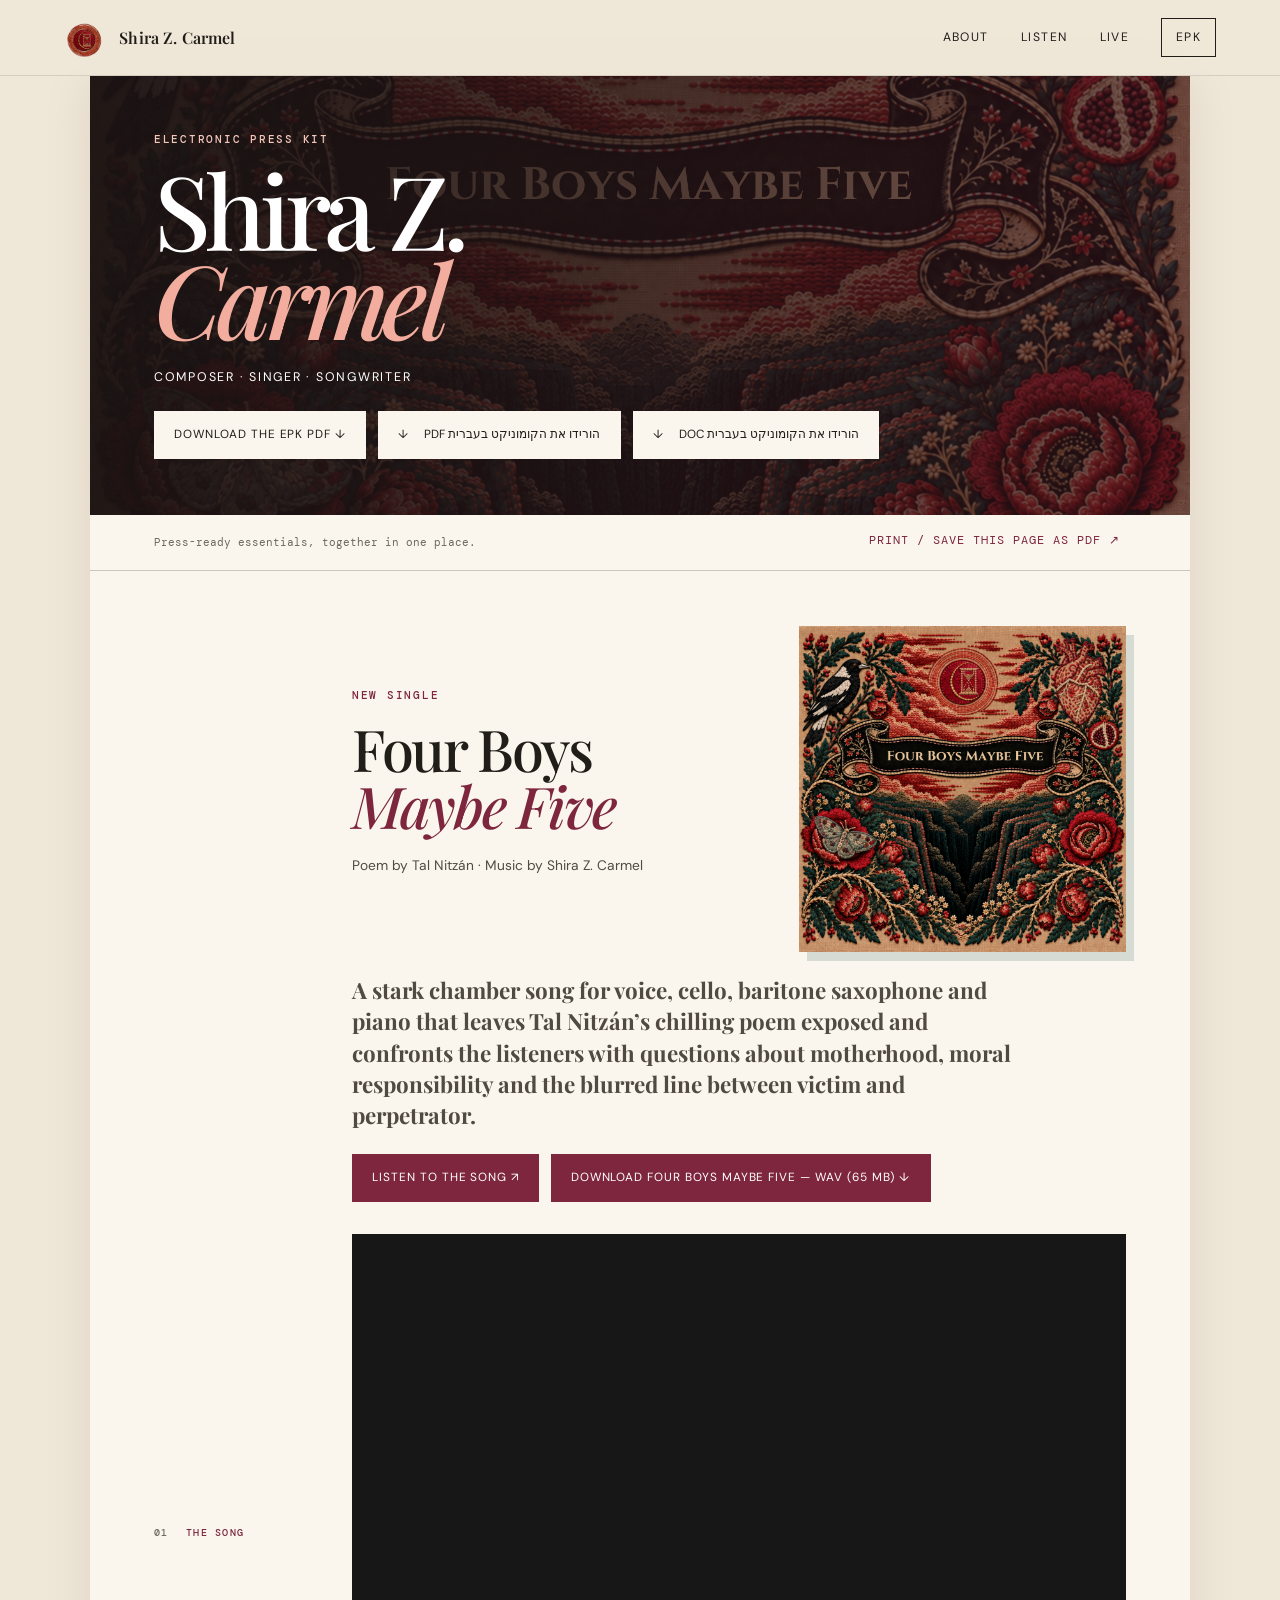
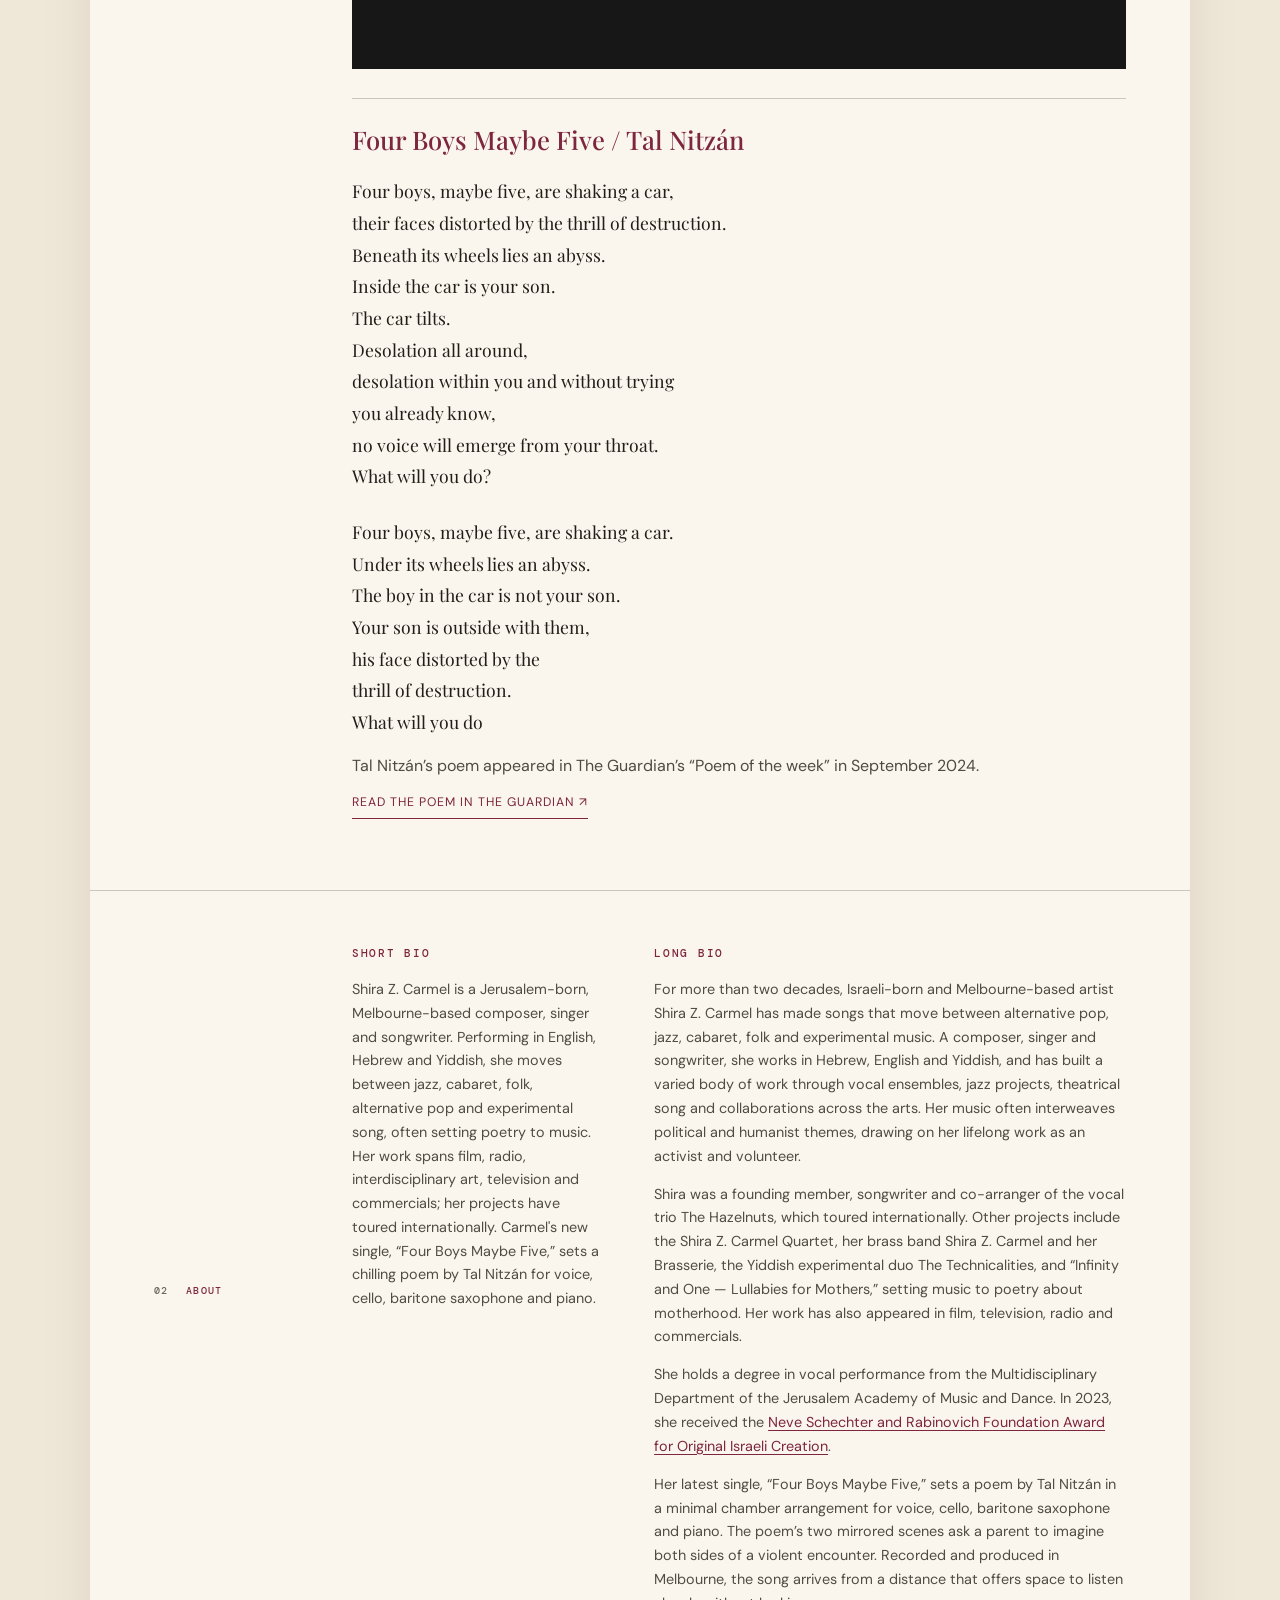
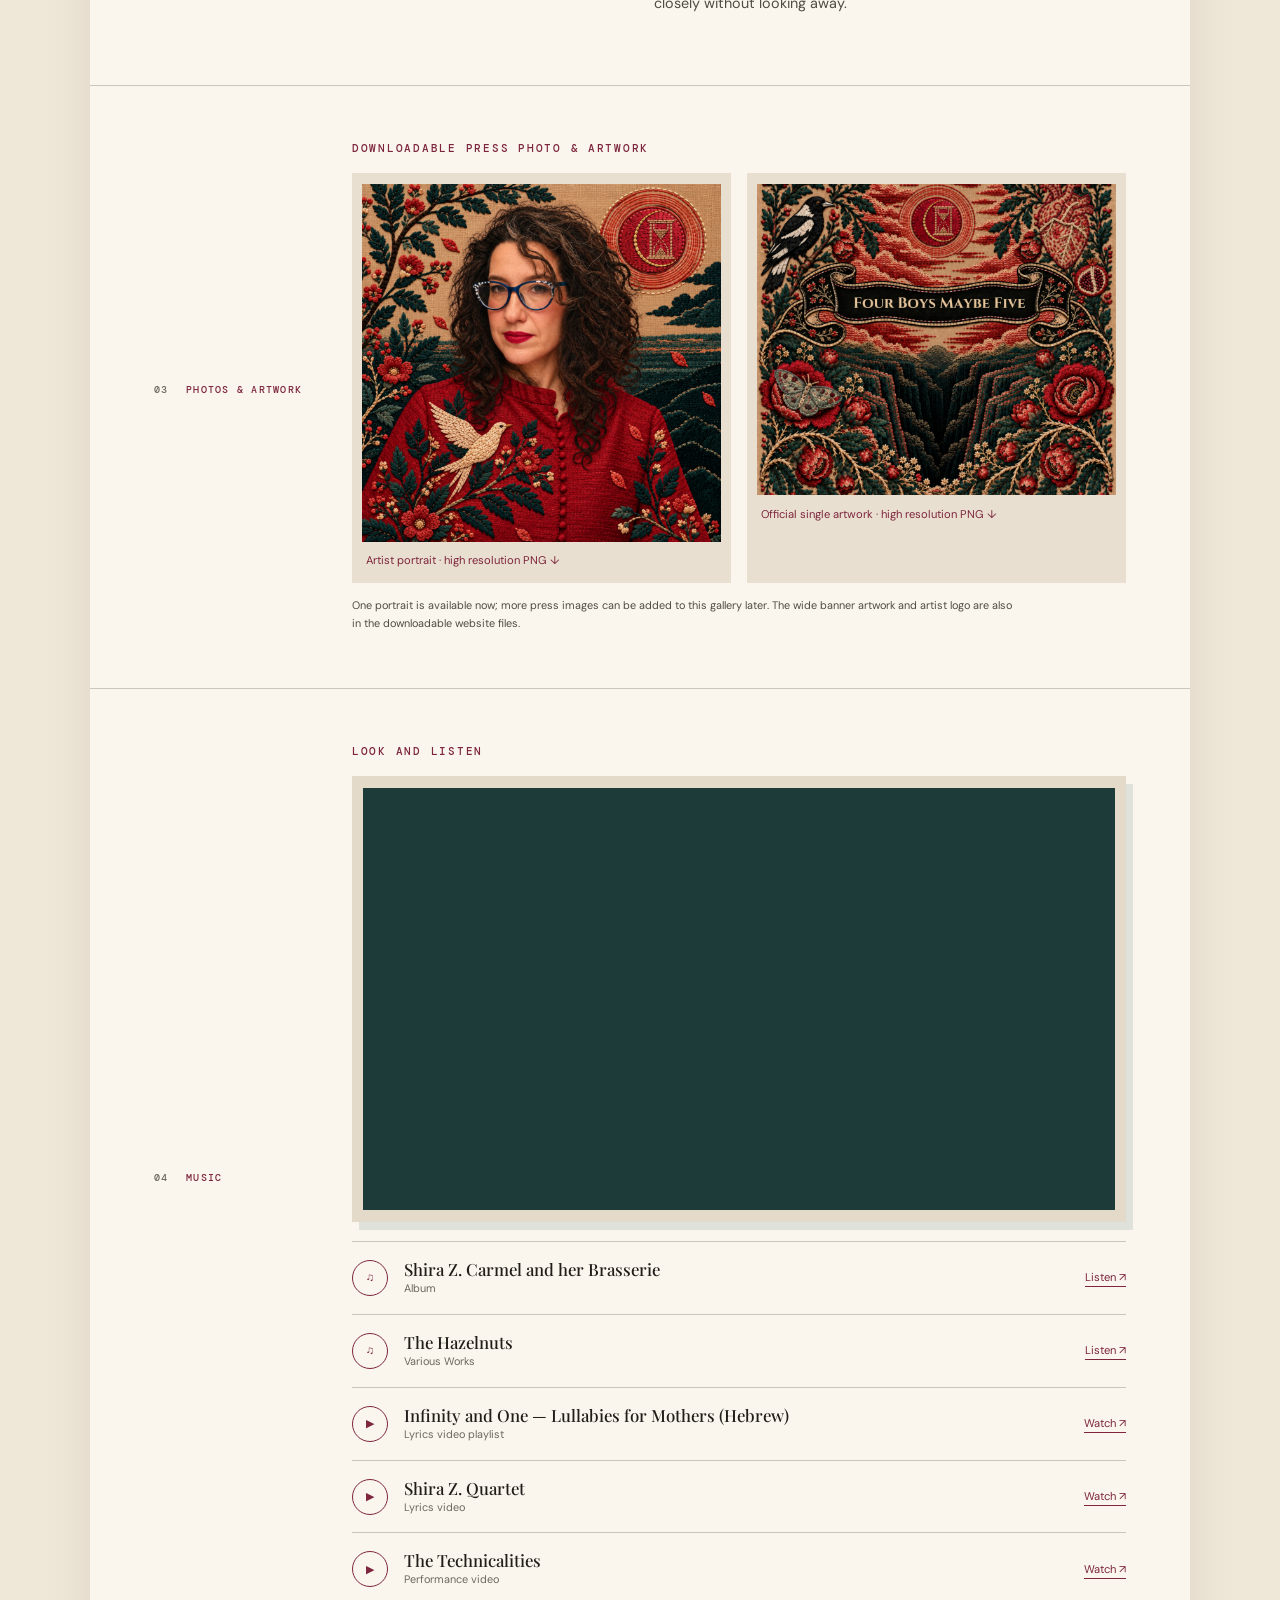
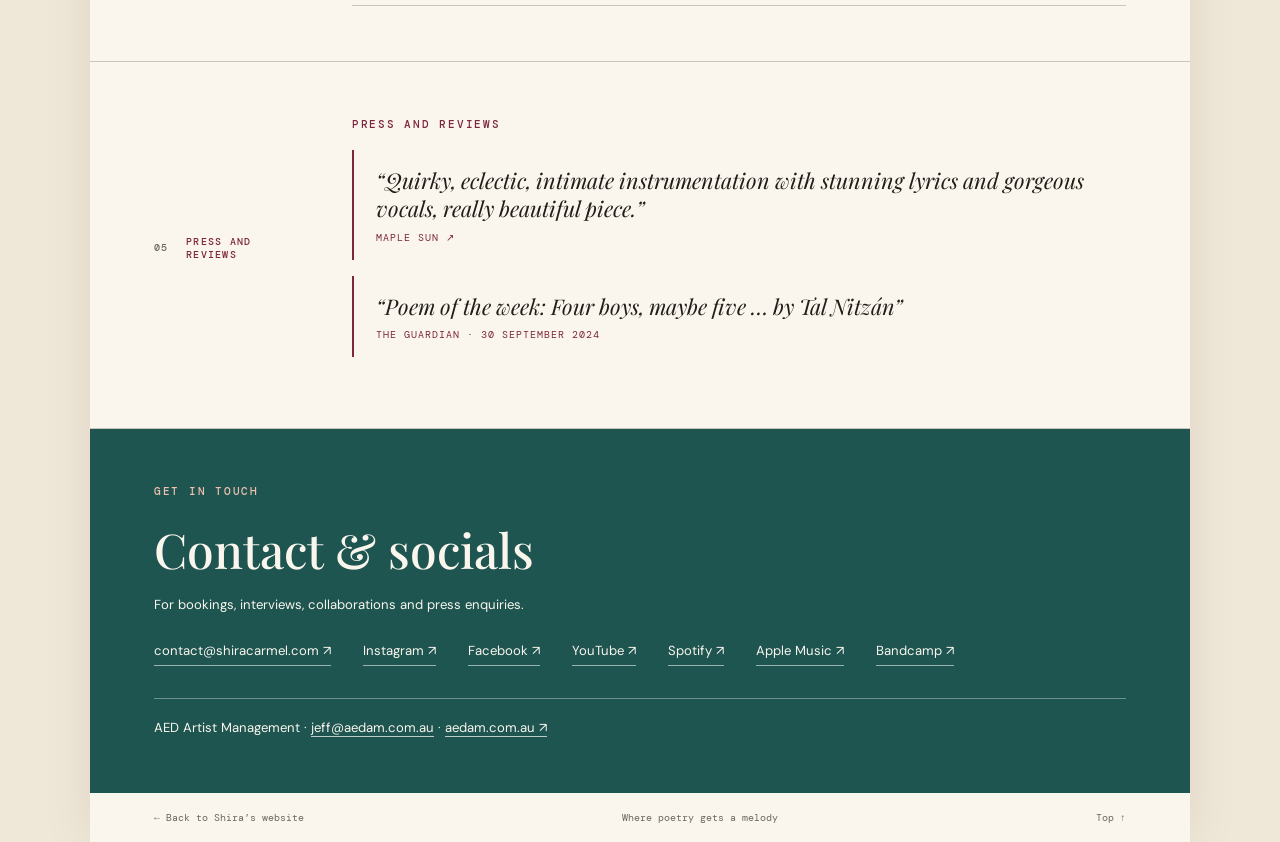
==== commit bc1894f9: "Add vocal WAV download to the EPK" ====
--- a/epk.html
+++ b/epk.html
@@ -48,7 +48,7 @@
     <section class="epk-block release-block" id="music-links"><div class="section-label"><span>01</span><span>The song</span></div><div class="section-content">
 <div class="release-content"><div><p class="eyebrow">New single</p><h2>Four Boys<br><em>Maybe Five</em></h2><p>Poem by Tal Nitzán · Music by Shira Z. Carmel</p></div><img src="assets/four-boys-cover.png" alt="Official Four Boys Maybe Five cover art"></div>
 <p class="epk-lede"><strong>A stark chamber song for voice, cello, baritone saxophone and piano that leaves Tal Nitzán’s chilling poem exposed and confronts the listeners with questions about motherhood, moral responsibility and the blurred line between victim and perpetrator.</strong></p>
-<div class="epk-link-row"><a class="button button-dark" href="https://too.fm/fbmf" target="_blank" rel="noreferrer">Listen to the song ↗︎</a></div>
+<div class="epk-link-row"><a class="button button-dark" href="https://too.fm/fbmf" target="_blank" rel="noreferrer">Listen to the song ↗︎</a><a class="button button-dark" href="assets/four-boys-maybe-five-shira-z-carmel.wav" download>Download Four Boys Maybe Five — WAV (65 MB) ↓</a></div>
 
 <div class="epk-song-video" style="width:100%;aspect-ratio:16/9;margin:2rem 0 0;background:#171717"><iframe src="https://www.youtube-nocookie.com/embed/NtXNhtubljQ" title="Shira Z. Carmel - Four Boys Maybe Five" loading="lazy" style="display:block;width:100%;height:100%;border:0" allow="accelerometer; autoplay; clipboard-write; encrypted-media; gyroscope; picture-in-picture; web-share" referrerpolicy="strict-origin-when-cross-origin" allowfullscreen></iframe></div>
 <article class="epk-poem" aria-labelledby="poem-title">
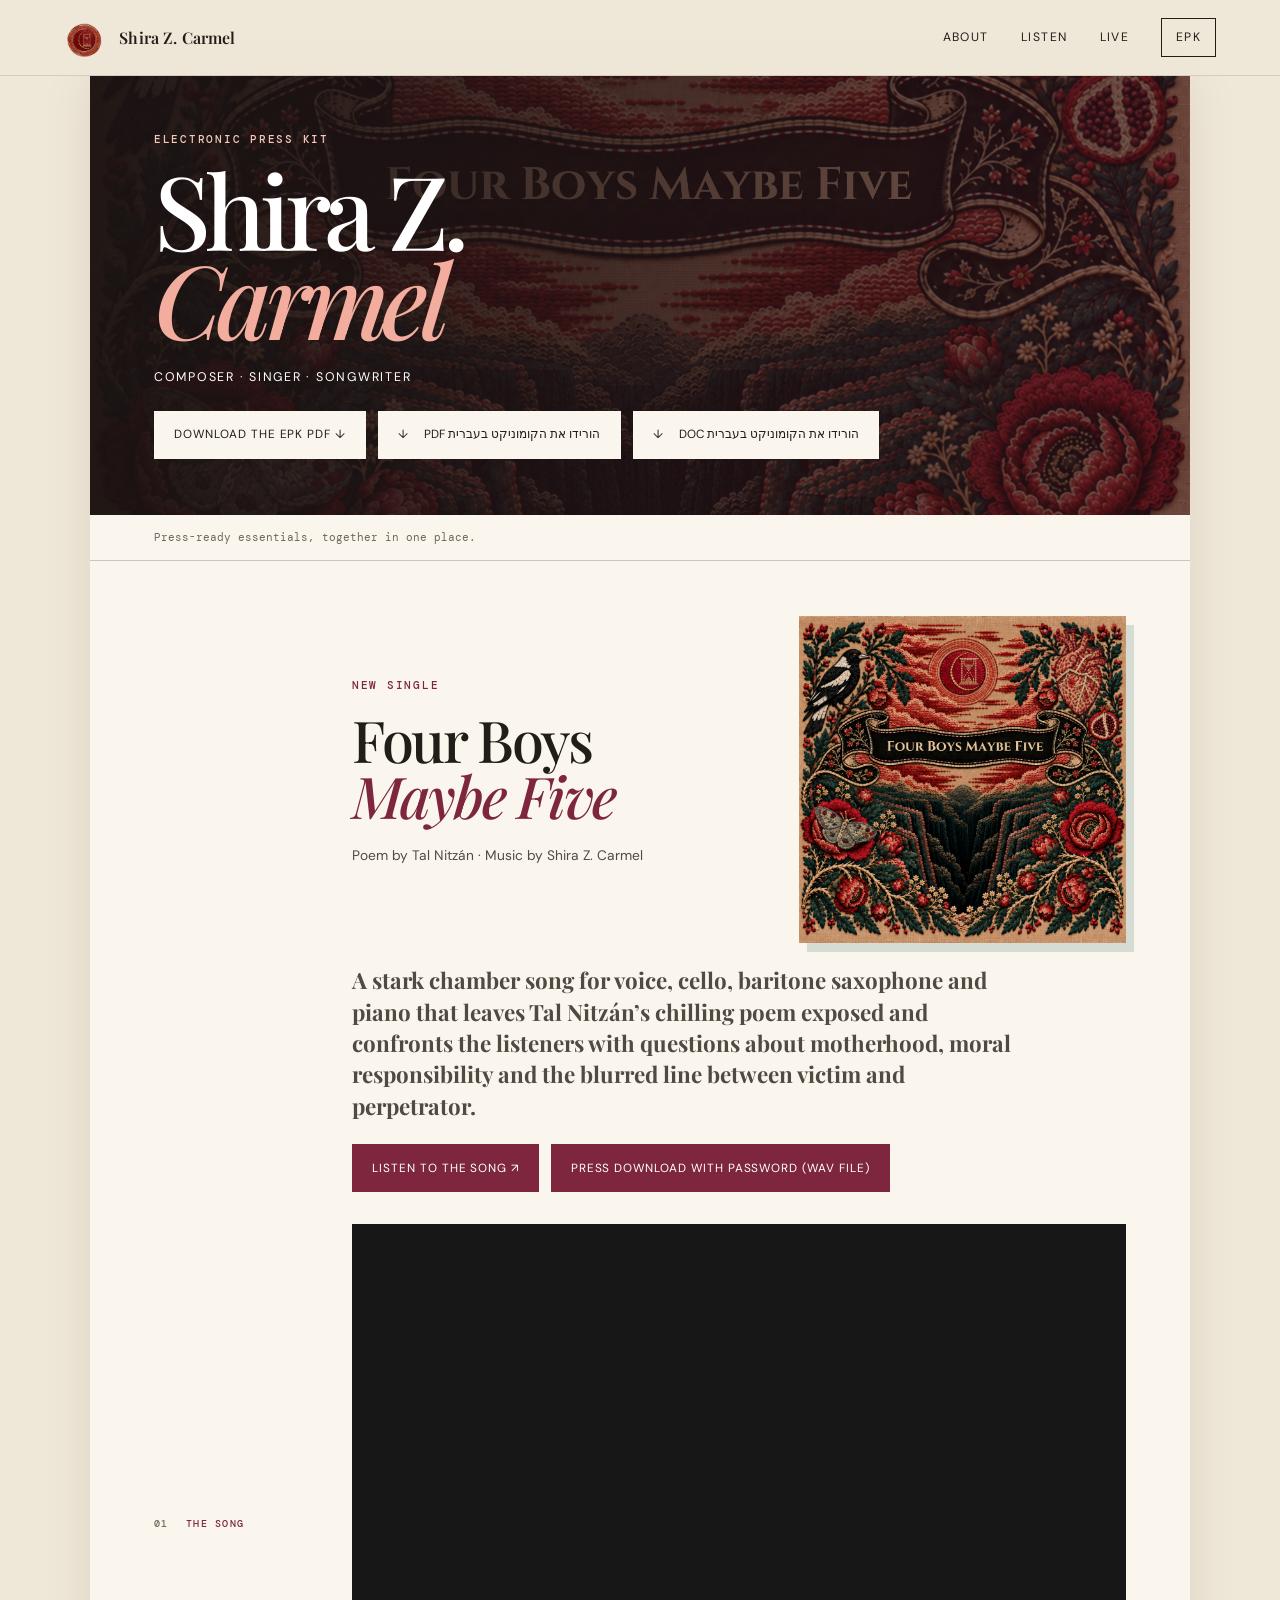
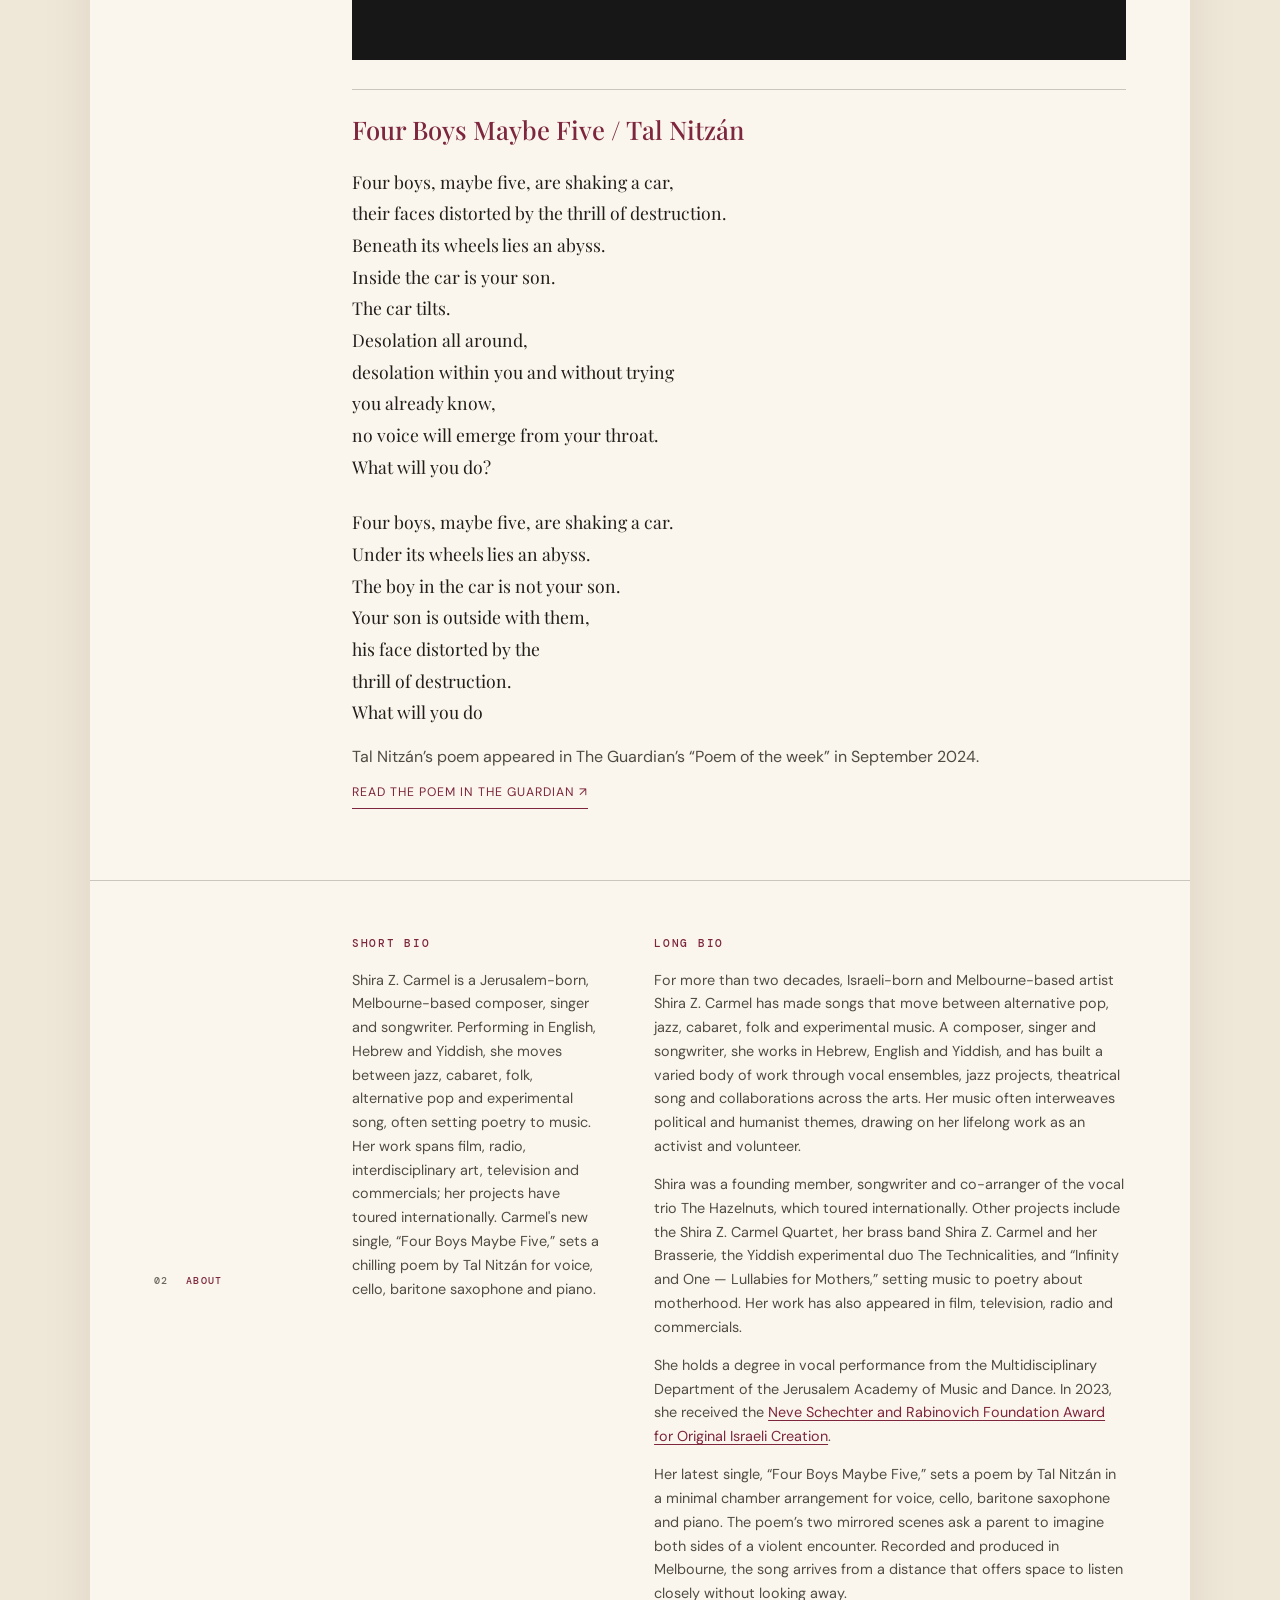
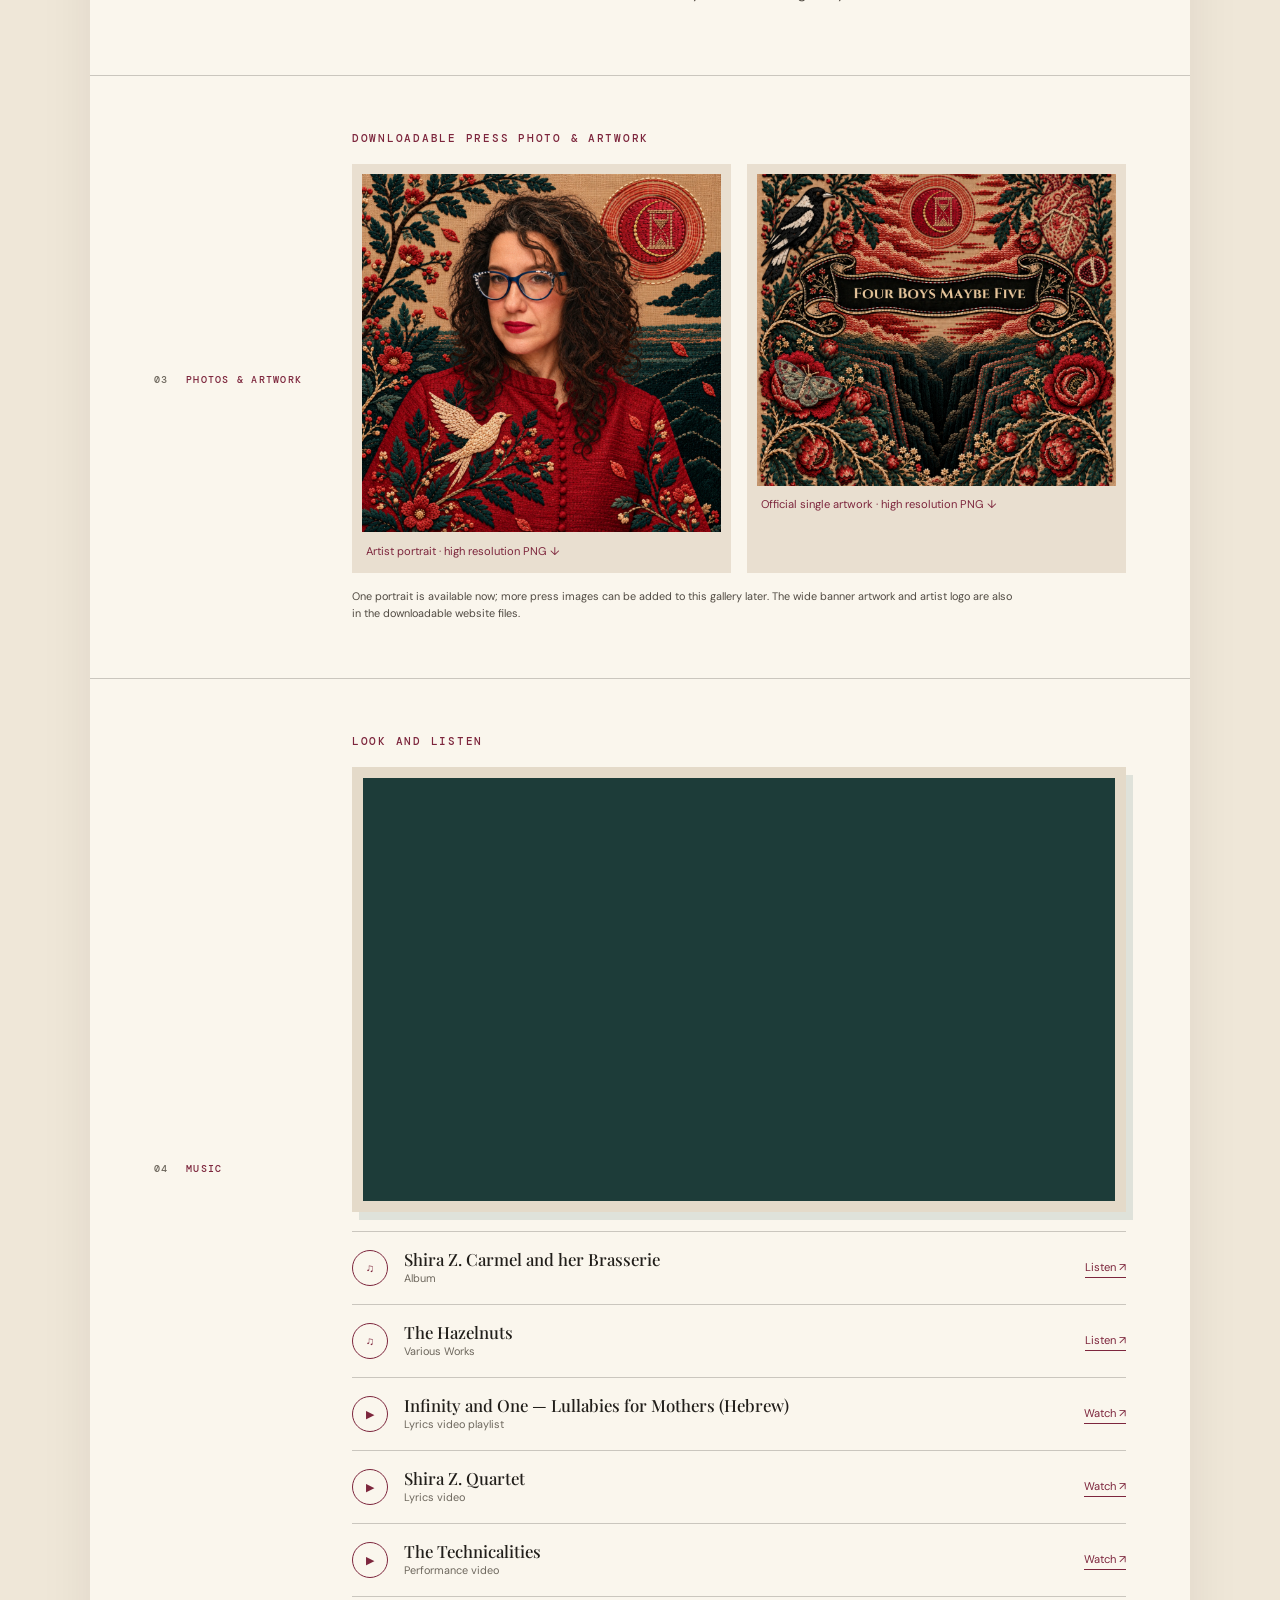
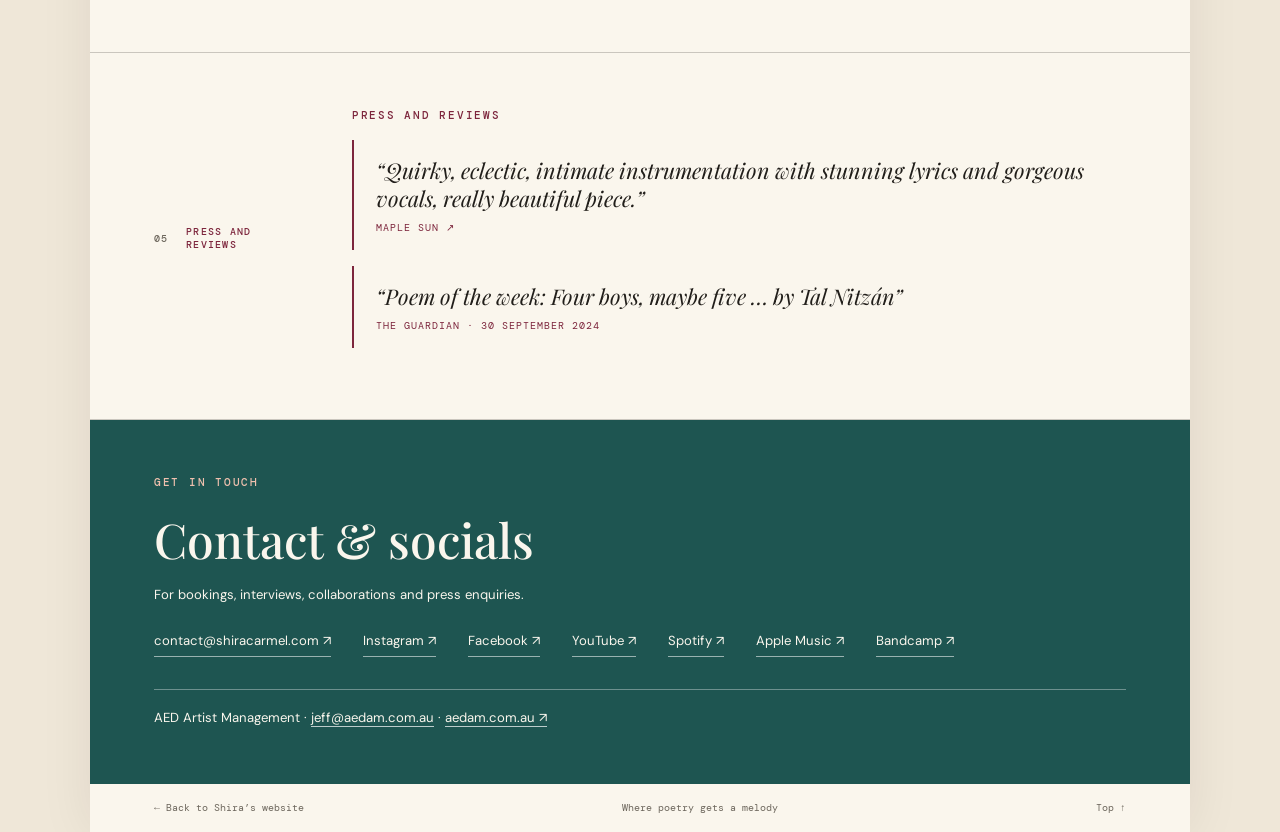
==== commit 5d595ebb: "Restore encrypted press player and WAV download; remove print control" ====
--- a/epk.html
+++ b/epk.html
@@ -12,7 +12,7 @@
   <meta charset="utf-8"><meta name="viewport" content="width=device-width, initial-scale=1">
   <meta name="description" content="Electronic press kit for Shira Z. Carmel: biography, Four Boys Maybe Five, music, photos, videos and contact.">
   <title>Electronic Press Kit — Shira Z. Carmel</title>
-  <link rel="icon" href="assets/artist-mark.webp" type="image/webp"><link rel="stylesheet" href="style.css">
+  <link rel="icon" href="assets/artist-mark.webp" type="image/webp"><link rel="stylesheet" href="style.css?v=20261025-password">
   <style>
     .epk-poem{margin-top:1.8rem;padding-top:1.4rem;border-top:1px solid var(--line)}
     .epk-poem h3{margin:0 0 1.2rem;font:500 clamp(1.2rem,3vw,1.6rem)/1.35 var(--display);color:var(--wine)}
@@ -40,15 +40,28 @@
   <header class="site-header"><a class="brand" href="index.html"><img src="assets/artist-mark.webp" alt=""><span>Shira Z. Carmel</span></a><button class="menu-toggle" aria-expanded="false" aria-controls="primary-nav">Menu</button><nav id="primary-nav" class="primary-nav"><a href="index.html#about">About</a><a href="index.html#music">Listen</a><a href="index.html#live">Live</a><a href="#top" class="nav-epk">EPK</a></nav></header>
   <main id="main" class="epk-main">
     <section class="epk-cover" id="top"><img src="assets/four-boys-cover.png" alt="Four Boys Maybe Five embroidered cover artwork"><div><p class="eyebrow light">Electronic press kit</p><h1>Shira Z.<br><em>Carmel</em></h1><p>Composer · Singer · Songwriter</p><div class="button-row epk-download-row">
-  <a class="button button-light" href="assets/epk-shira-z-carmel.pdf?v=20261025" download>Download the EPK PDF ↓</a>
-  <a class="button button-light" href="assets/four-boys-maybe-five-press-release-hebrew.pdf?v=20261025" download lang="he" dir="rtl"><span>הורידו את הקומוניקט בעברית <bdi dir="ltr">PDF</bdi></span><span aria-hidden="true">↓</span></a>
-  <a class="button button-light" href="assets/four-boys-maybe-five-press-release-hebrew.docx?v=20261025" download lang="he" dir="rtl"><span>הורידו את הקומוניקט בעברית <bdi dir="ltr">DOC</bdi></span><span aria-hidden="true">↓</span></a>
+  <a class="button button-light" href="assets/epk-shira-z-carmel.pdf?v=20261025-password" download>Download the EPK PDF ↓</a>
+  <a class="button button-light" href="assets/four-boys-maybe-five-press-release-hebrew.pdf?v=20261025-password" download lang="he" dir="rtl"><span>הורידו את הקומוניקט בעברית <bdi dir="ltr">PDF</bdi></span><span aria-hidden="true">↓</span></a>
+  <a class="button button-light" href="assets/four-boys-maybe-five-press-release-hebrew.docx?v=20261025-password" download lang="he" dir="rtl"><span>הורידו את הקומוניקט בעברית <bdi dir="ltr">DOC</bdi></span><span aria-hidden="true">↓</span></a>
 </div></div></section>
-    <div class="epk-actions"><span>Press-ready essentials, together in one place.</span><button class="text-link print-button" onclick="window.print()">Print / save this page as PDF ↗︎</button></div>
+    <div class="epk-actions"><span>Press-ready essentials, together in one place.</span></div>
     <section class="epk-block release-block" id="music-links"><div class="section-label"><span>01</span><span>The song</span></div><div class="section-content">
 <div class="release-content"><div><p class="eyebrow">New single</p><h2>Four Boys<br><em>Maybe Five</em></h2><p>Poem by Tal Nitzán · Music by Shira Z. Carmel</p></div><img src="assets/four-boys-cover.png" alt="Official Four Boys Maybe Five cover art"></div>
 <p class="epk-lede"><strong>A stark chamber song for voice, cello, baritone saxophone and piano that leaves Tal Nitzán’s chilling poem exposed and confronts the listeners with questions about motherhood, moral responsibility and the blurred line between victim and perpetrator.</strong></p>
-<div class="epk-link-row"><a class="button button-dark" href="https://too.fm/fbmf" target="_blank" rel="noreferrer">Listen to the song ↗︎</a><a class="button button-dark" href="assets/four-boys-maybe-five-shira-z-carmel.wav" download>Download Four Boys Maybe Five — WAV (65 MB) ↓</a></div>
+<div class="epk-link-row"><a class="button button-dark" href="https://too.fm/fbmf" target="_blank" rel="noreferrer">Listen to the song ↗︎</a><button class="button button-dark" id="press-download-toggle" type="button" aria-expanded="false" aria-controls="press-preview">Press Download With Password (WAV file)</button></div>
+
+<section class="press-preview" id="press-preview" aria-labelledby="press-preview-title" hidden>
+  <p class="eyebrow" id="press-preview-title">Press audio and download</p>
+  <p>Enter the press password to play or download Four Boys Maybe Five as a WAV file (65 MB).</p>
+  <form id="preview-form">
+    <label for="preview-password">Press password</label>
+    <div class="preview-controls"><input id="preview-password" type="password" autocomplete="current-password" required><button class="button button-dark" type="submit">Unlock audio and download</button></div>
+  </form>
+  <p class="preview-status" id="preview-status" role="status" aria-live="polite"></p>
+  <audio id="preview-audio" controls preload="none" hidden aria-label="Four Boys Maybe Five by Shira Z. Carmel"></audio>
+  <a class="button button-dark" id="preview-download" download="four-boys-maybe-five-shira-z-carmel.wav" hidden>Download WAV (65 MB)</a>
+</section>
+<noscript>Enable JavaScript to unlock the press audio and WAV download.</noscript>
 
 <div class="epk-song-video" style="width:100%;aspect-ratio:16/9;margin:2rem 0 0;background:#171717"><iframe src="https://www.youtube-nocookie.com/embed/NtXNhtubljQ" title="Shira Z. Carmel - Four Boys Maybe Five" loading="lazy" style="display:block;width:100%;height:100%;border:0" allow="accelerometer; autoplay; clipboard-write; encrypted-media; gyroscope; picture-in-picture; web-share" referrerpolicy="strict-origin-when-cross-origin" allowfullscreen></iframe></div>
 <article class="epk-poem" aria-labelledby="poem-title">
@@ -78,6 +91,6 @@
     <section class="epk-block"><div class="section-label"><span>05</span><span>Press and Reviews</span></div><div class="section-content press-content"><p class="eyebrow">Press and Reviews</p><blockquote>“Quirky, eclectic, intimate instrumentation with stunning lyrics and gorgeous vocals, really beautiful piece.”<cite><a href="https://open.spotify.com/playlist/3bVXRlmJwodivKCeZknShE" target="_blank" rel="noreferrer">Maple Sun ↗︎</a></cite></blockquote><blockquote>“Poem of the week: Four boys, maybe five … by Tal Nitzán”<cite>The Guardian · 30 September 2024</cite></blockquote></div></section>
     <section class="epk-contact"><p class="eyebrow light">Get in touch</p><h2>Contact & socials</h2><p>For bookings, interviews, collaborations and press enquiries.</p><div class="contact-links"><a href="mailto:contact@shiracarmel.com">contact@shiracarmel.com ↗︎</a><a href="https://www.instagram.com/shzec/" target="_blank" rel="noreferrer">Instagram ↗︎</a><a href="https://www.facebook.com/ShZeC/" target="_blank" rel="noreferrer">Facebook ↗︎</a><a href="https://www.youtube.com/user/shzec" target="_blank" rel="noreferrer">YouTube ↗︎</a><a href="https://open.spotify.com/artist/2ndGjd3SoSe42MciHjOWFA" target="_blank" rel="noreferrer">Spotify ↗︎</a><a href="https://music.apple.com/il/artist/shira-z-carmel/1257025430" target="_blank" rel="noreferrer">Apple Music ↗︎</a><a href="https://shiracarmel.bandcamp.com/" target="_blank" rel="noreferrer">Bandcamp ↗︎</a></div><p class="epk-management">AED Artist Management · <a href="mailto:jeff@aedam.com.au">jeff@aedam.com.au</a> · <a href="https://aedam.com.au/" target="_blank" rel="noreferrer">aedam.com.au ↗︎</a></p></section>
     <footer class="epk-footer"><a href="index.html">← Back to Shira’s website</a><span>Where poetry gets a melody</span><a href="#top">Top ↑</a></footer>
-  </main><script src="content.js"></script><script src="script.js"></script>
+  </main><script src="content.js"></script><script src="script.js?v=20261025-password"></script>
 </body>
 </html>
--- a/style.css
+++ b/style.css
@@ -62,3 +62,6 @@
 }
 
 .epk-cover .hebrew-downloads{margin-top:1.1rem;justify-content:flex-end}.epk-cover .hebrew-downloads .button{letter-spacing:normal;text-transform:none}
+
+.press-preview[hidden],#preview-form[hidden],#preview-download[hidden]{display:none}
+#preview-download{margin-top:1rem}
